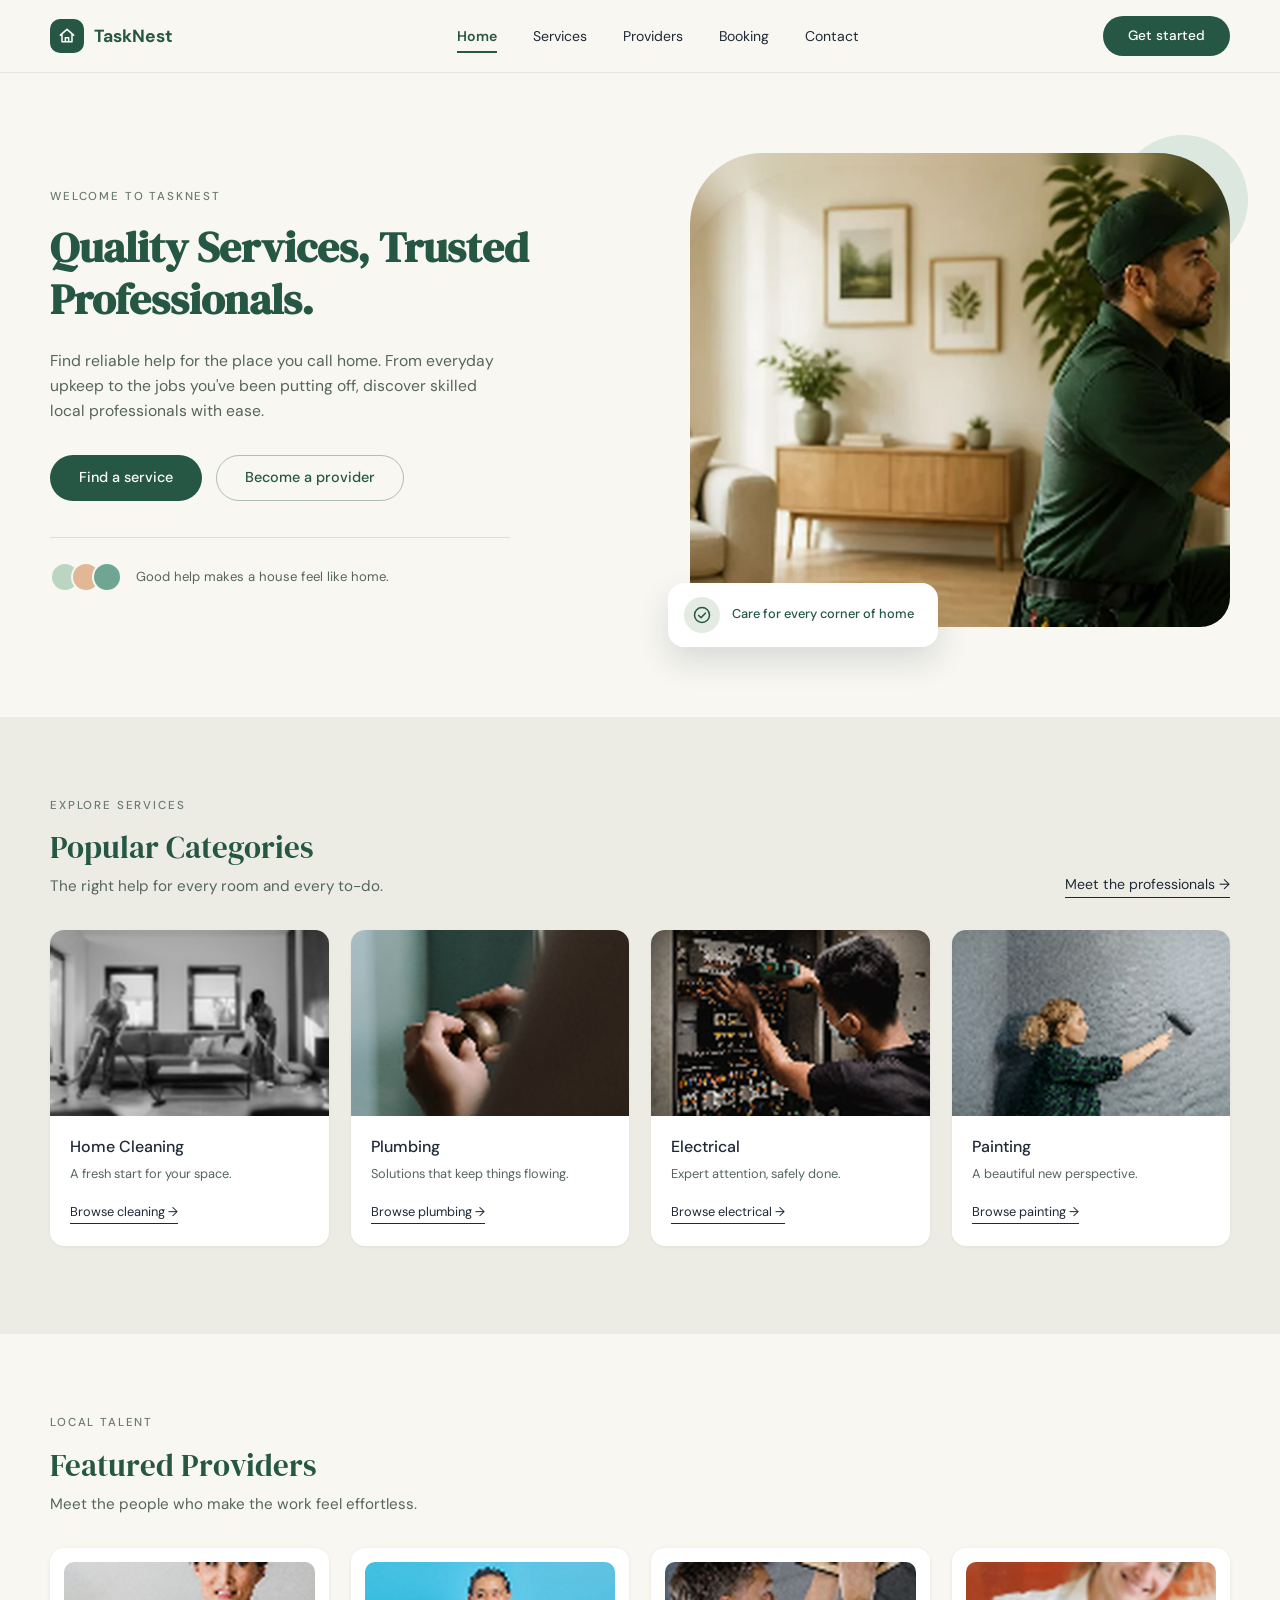
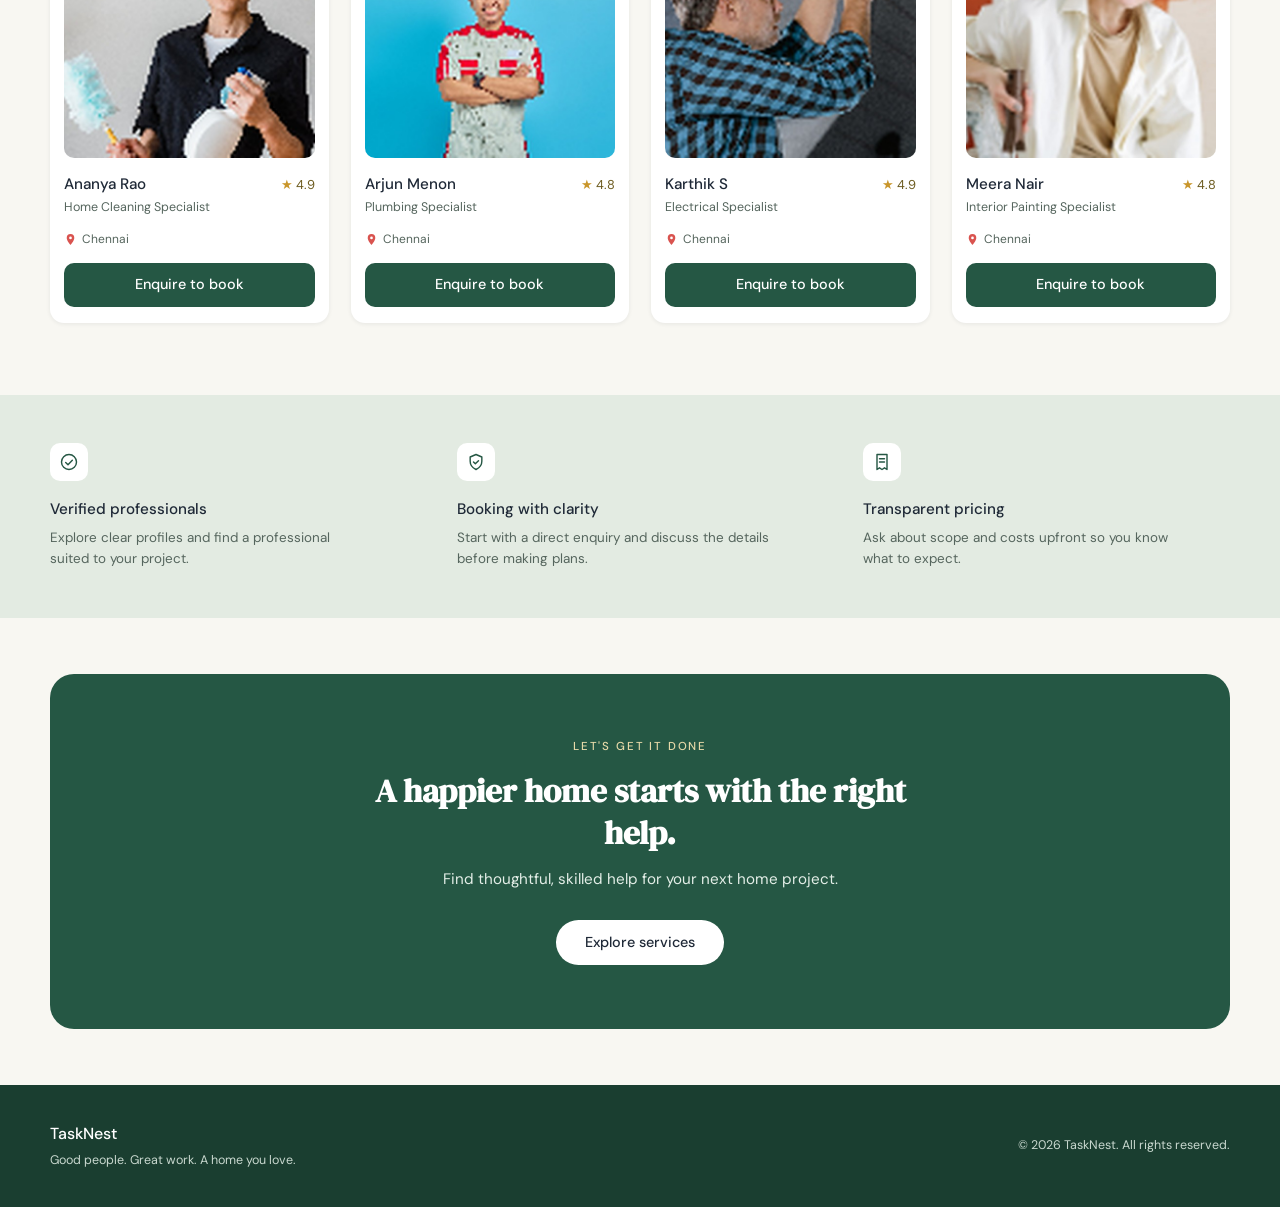
==== index.html @ 7530e778 "Add TaskNest homepage" ====
<!DOCTYPE html>
<html lang="en">
<head>
  <meta charset="UTF-8">
  <meta name="viewport" content="width=device-width, initial-scale=1.0">
  <meta name="description" content="TaskNest helps you find reliable, skilled local professionals for cleaning, plumbing, electrical work and painting.">
  <title>TaskNest | Quality Services, Trusted Professionals</title>
  <link rel="preconnect" href="https://fonts.googleapis.com">
  <link rel="preconnect" href="https://fonts.gstatic.com" crossorigin>
  <link href="https://fonts.googleapis.com/css2?family=DM+Sans:wght@400;500;600;700&family=DM+Serif+Display&display=swap" rel="stylesheet">
  <link rel="stylesheet" href="home.css">
</head>
<body>
  <a class="skip-link" href="#main-content">Skip to main content</a>

  <!-- NAVIGATION BAR -->
  <header class="site-header">
    <nav class="navbar" aria-label="Main navigation">
      <a class="logo" href="index.html" aria-label="TaskNest home">
        <span class="logo-mark" aria-hidden="true">
          <svg viewBox="0 0 24 24" focusable="false"><path d="M4 11 12 4l8 7M6 10v9h12v-9M10 19v-5h4v5"/></svg>
        </span>
        <span class="logo-text">TaskNest</span>
      </a>

      <button class="nav-toggle" id="nav-toggle" type="button"
              aria-expanded="false" aria-controls="nav-menu" aria-label="Open menu">
        <span class="nav-toggle-bar"></span>
        <span class="nav-toggle-bar"></span>
        <span class="nav-toggle-bar"></span>
      </button>

      <div class="nav-panel" id="nav-menu">
        <ul class="nav-links">
          <li><a href="index.html" class="nav-link active" aria-current="page">Home</a></li>
          <li><a href="services.html" class="nav-link">Services</a></li>
          <li><a href="providers.html" class="nav-link">Providers</a></li>
          <li><a href="booking.html" class="nav-link">Booking</a></li>
          <li><a href="contact.html" class="nav-link">Contact</a></li>
        </ul>
        <a class="btn btn-primary nav-cta" href="booking.html">Get started</a>
      </div>
    </nav>
  </header>

  <main id="main-content">

    <!-- HERO SECTION -->
    <section class="hero" aria-labelledby="hero-title">
      <div class="hero-inner">
        <div class="hero-content">
          <p class="eyebrow">Welcome to TaskNest</p>
          <h1 id="hero-title">Quality Services, Trusted Professionals.</h1>
          <p class="hero-text">Find reliable help for the place you call home. From everyday upkeep to the jobs you've been putting off, discover skilled local professionals with ease.</p>

          <div class="hero-actions">
            <a class="btn btn-primary" href="services.html">Find a service</a>
            <a class="btn btn-outline" href="contact.html">Become a provider</a>
          </div>

          <div class="hero-note">
            <span class="dots" aria-hidden="true">
              <span class="dot dot-1"></span>
              <span class="dot dot-2"></span>
              <span class="dot dot-3"></span>
            </span>
            <p>Good help makes a house feel like home.</p>
          </div>
        </div>

        <div class="hero-visual">
          <span class="hero-circle" aria-hidden="true"></span>
          <div class="photo-frame hero-photo" data-label="Add photo: images/hero.jpg">
            <img src="images/hero.jpg" data-photo
                 alt="A service professional in a green uniform working in a bright, tidy living room">
          </div>
          <div class="hero-badge">
            <span class="badge-icon" aria-hidden="true">
              <svg viewBox="0 0 24 24" focusable="false"><circle cx="12" cy="12" r="9"/><path d="m8 12.5 2.8 2.8L16 9.8"/></svg>
            </span>
            <p>Care for every corner of home</p>
          </div>
        </div>
      </div>
    </section>

    <!-- POPULAR CATEGORIES -->
    <section class="band" aria-labelledby="categories-title">
      <div class="container">
        <header class="section-header">
          <div>
            <p class="eyebrow">Explore services</p>
            <h2 id="categories-title">Popular Categories</h2>
            <p class="section-sub">The right help for every room and every to-do.</p>
          </div>
          <a class="text-link" href="providers.html">Meet the professionals <span aria-hidden="true">&rarr;</span></a>
        </header>

        <div class="category-grid">
          <article class="category-card">
            <div class="photo-frame card-photo" data-label="Add photo: images/cat-cleaning.jpg">
              <img src="images/cat-cleaning.jpg" data-photo alt="Two people cleaning a bright living room">
            </div>
            <div class="card-body">
              <h3>Home Cleaning</h3>
              <p>A fresh start for your space.</p>
              <a class="card-link" href="services.html?category=Cleaning" data-category="Cleaning">Browse cleaning <span aria-hidden="true">&rarr;</span></a>
            </div>
          </article>

          <article class="category-card">
            <div class="photo-frame card-photo" data-label="Add photo: images/cat-plumbing.jpg">
              <img src="images/cat-plumbing.jpg" data-photo alt="Hands adjusting a brass fitting">
            </div>
            <div class="card-body">
              <h3>Plumbing</h3>
              <p>Solutions that keep things flowing.</p>
              <a class="card-link" href="services.html?category=Plumbing" data-category="Plumbing">Browse plumbing <span aria-hidden="true">&rarr;</span></a>
            </div>
          </article>

          <article class="category-card">
            <div class="photo-frame card-photo" data-label="Add photo: images/cat-electrical.jpg">
              <img src="images/cat-electrical.jpg" data-photo alt="An electrician working on a fuse panel">
            </div>
            <div class="card-body">
              <h3>Electrical</h3>
              <p>Expert attention, safely done.</p>
              <a class="card-link" href="services.html?category=Electrical" data-category="Electrical">Browse electrical <span aria-hidden="true">&rarr;</span></a>
            </div>
          </article>

          <article class="category-card">
            <div class="photo-frame card-photo" data-label="Add photo: images/cat-painting.jpg">
              <img src="images/cat-painting.jpg" data-photo alt="A painter rolling paint onto a wall">
            </div>
            <div class="card-body">
              <h3>Painting</h3>
              <p>A beautiful new perspective.</p>
              <a class="card-link" href="services.html?category=Painting" data-category="Painting">Browse painting <span aria-hidden="true">&rarr;</span></a>
            </div>
          </article>
        </div>
      </div>
    </section>

    <!-- FEATURED SERVICE PROVIDERS -->
    <section class="providers" aria-labelledby="providers-title">
      <div class="container">
        <header class="section-header">
          <div>
            <p class="eyebrow">Local talent</p>
            <h2 id="providers-title">Featured Providers</h2>
            <p class="section-sub">Meet the people who make the work feel effortless.</p>
          </div>
        </header>

        <div class="provider-grid">
          <article class="provider-card">
            <div class="photo-frame provider-photo" data-label="Add photo: images/provider-ananya.jpg">
              <img src="images/provider-ananya.jpg" data-photo alt="Portrait of Ananya Rao holding a duster and spray bottle">
            </div>
            <div class="provider-top">
              <h3>Ananya Rao</h3>
              <p class="rating" aria-label="Rated 4.9 out of 5"><span class="star" aria-hidden="true">&#9733;</span> 4.9</p>
            </div>
            <p class="provider-role">Home Cleaning Specialist</p>
            <p class="provider-place">
              <svg viewBox="0 0 24 24" aria-hidden="true" focusable="false"><path d="M12 2a7 7 0 0 0-7 7c0 5 7 13 7 13s7-8 7-13a7 7 0 0 0-7-7zm0 9.5A2.5 2.5 0 1 1 12 6.5a2.5 2.5 0 0 1 0 5z"/></svg>
              Chennai
            </p>
            <a class="btn btn-primary btn-block" href="booking.html?provider=Ananya%20Rao">Enquire to book<span class="visually-hidden"> with Ananya Rao</span></a>
          </article>

          <article class="provider-card">
            <div class="photo-frame provider-photo" data-label="Add photo: images/provider-arjun.jpg">
              <img src="images/provider-arjun.jpg" data-photo alt="Portrait of Arjun Menon smiling with arms crossed">
            </div>
            <div class="provider-top">
              <h3>Arjun Menon</h3>
              <p class="rating" aria-label="Rated 4.8 out of 5"><span class="star" aria-hidden="true">&#9733;</span> 4.8</p>
            </div>
            <p class="provider-role">Plumbing Specialist</p>
            <p class="provider-place">
              <svg viewBox="0 0 24 24" aria-hidden="true" focusable="false"><path d="M12 2a7 7 0 0 0-7 7c0 5 7 13 7 13s7-8 7-13a7 7 0 0 0-7-7zm0 9.5A2.5 2.5 0 1 1 12 6.5a2.5 2.5 0 0 1 0 5z"/></svg>
              Chennai
            </p>
            <a class="btn btn-primary btn-block" href="booking.html?provider=Arjun%20Menon">Enquire to book<span class="visually-hidden"> with Arjun Menon</span></a>
          </article>

          <article class="provider-card">
            <div class="photo-frame provider-photo" data-label="Add photo: images/provider-karthik.jpg">
              <img src="images/provider-karthik.jpg" data-photo alt="Portrait of Karthik S working on an electrical fitting">
            </div>
            <div class="provider-top">
              <h3>Karthik S</h3>
              <p class="rating" aria-label="Rated 4.9 out of 5"><span class="star" aria-hidden="true">&#9733;</span> 4.9</p>
            </div>
            <p class="provider-role">Electrical Specialist</p>
            <p class="provider-place">
              <svg viewBox="0 0 24 24" aria-hidden="true" focusable="false"><path d="M12 2a7 7 0 0 0-7 7c0 5 7 13 7 13s7-8 7-13a7 7 0 0 0-7-7zm0 9.5A2.5 2.5 0 1 1 12 6.5a2.5 2.5 0 0 1 0 5z"/></svg>
              Chennai
            </p>
            <a class="btn btn-primary btn-block" href="booking.html?provider=Karthik%20S">Enquire to book<span class="visually-hidden"> with Karthik S</span></a>
          </article>

          <article class="provider-card">
            <div class="photo-frame provider-photo" data-label="Add photo: images/provider-meera.jpg">
              <img src="images/provider-meera.jpg" data-photo alt="Portrait of Meera Nair in a cream jacket">
            </div>
            <div class="provider-top">
              <h3>Meera Nair</h3>
              <p class="rating" aria-label="Rated 4.8 out of 5"><span class="star" aria-hidden="true">&#9733;</span> 4.8</p>
            </div>
            <p class="provider-role">Interior Painting Specialist</p>
            <p class="provider-place">
              <svg viewBox="0 0 24 24" aria-hidden="true" focusable="false"><path d="M12 2a7 7 0 0 0-7 7c0 5 7 13 7 13s7-8 7-13a7 7 0 0 0-7-7zm0 9.5A2.5 2.5 0 1 1 12 6.5a2.5 2.5 0 0 1 0 5z"/></svg>
              Chennai
            </p>
            <a class="btn btn-primary btn-block" href="booking.html?provider=Meera%20Nair">Enquire to book<span class="visually-hidden"> with Meera Nair</span></a>
          </article>
        </div>
      </div>
    </section>

    <!-- WHY TASKNEST -->
    <section class="features" aria-label="Why choose TaskNest">
      <ul class="features-list">
        <li class="feature">
          <span class="feature-icon" aria-hidden="true">
            <svg viewBox="0 0 24 24" focusable="false"><circle cx="12" cy="12" r="9"/><path d="m8 12.5 2.8 2.8L16 9.8"/></svg>
          </span>
          <h3>Verified professionals</h3>
          <p>Explore clear profiles and find a professional suited to your project.</p>
        </li>
        <li class="feature">
          <span class="feature-icon" aria-hidden="true">
            <svg viewBox="0 0 24 24" focusable="false"><path d="M12 3 5 6v5c0 4.5 3 8 7 10 4-2 7-5.5 7-10V6l-7-3z"/><path d="m9 12 2.2 2.2L15 10.4"/></svg>
          </span>
          <h3>Booking with clarity</h3>
          <p>Start with a direct enquiry and discuss the details before making plans.</p>
        </li>
        <li class="feature">
          <span class="feature-icon" aria-hidden="true">
            <svg viewBox="0 0 24 24" focusable="false"><path d="M6 3h12v18l-3-2-3 2-3-2-3 2V3z"/><path d="M9 8h6M9 12h6"/></svg>
          </span>
          <h3>Transparent pricing</h3>
          <p>Ask about scope and costs upfront so you know what to expect.</p>
        </li>
      </ul>
    </section>

    <!-- CALL TO ACTION -->
    <section class="cta-wrap" aria-labelledby="cta-title">
      <div class="cta">
        <p class="cta-eyebrow">Let's get it done</p>
        <h2 id="cta-title">A happier home starts with the right help.</h2>
        <p class="cta-text">Find thoughtful, skilled help for your next home project.</p>
        <a class="btn btn-light" href="services.html">Explore services</a>
      </div>
    </section>
  </main>

  <!-- FOOTER -->
  <footer class="site-footer">
    <div class="footer-inner">
      <div>
        <p class="footer-brand">TaskNest</p>
        <p class="footer-tagline">Good people. Great work. A home you love.</p>
      </div>
      <p class="footer-copy">&copy; 2026 TaskNest. All rights reserved.</p>
    </div>
  </footer>

  <script src="home.js"></script>
</body>
</html>
---- home.css ----
/* ==========================================================
   TaskNest - Home Page Styles
   Primary: #255744 | Headings: DM Serif Display | Body: DM Sans
   ========================================================== */

:root {
  --primary: #255744;
  --secondary: #4CA583;
  --accent: #87F9CC;
  --background: #F8F7F2;
  --card: #FFFFFF;
  --text: #1F2937;
  --text-muted: #64756D;
  --hover: #133427;

  --band: #ECECE4;          /* categories background */
  --band-green: #E3EBE2;    /* features background */
  --footer-bg: #1A3E30;     /* footer, slightly deeper than primary */
  --line: rgba(37, 87, 68, 0.14);
  --star: #C9962B;

  --font-heading: "DM Serif Display", Georgia, "Times New Roman", serif;
  --font-body: "DM Sans", "Segoe UI", Arial, sans-serif;

  --page-width: 1180px;
  --transition: 0.2s ease;
}

/* ---------- Reset & base ---------- */
*,
*::before,
*::after {
  box-sizing: border-box;
}

html {
  scroll-behavior: smooth;
}

body {
  margin: 0;
  min-height: 100vh;
  display: flex;
  flex-direction: column;
  font-family: var(--font-body);
  font-size: 1rem;
  line-height: 1.6;
  color: var(--text);
  background-color: var(--background);
}

main {
  flex: 1;
}

img,
svg {
  display: block;
  max-width: 100%;
}

h1, h2, h3, p, ul {
  margin: 0;
}

ul {
  padding: 0;
  list-style: none;
}

a {
  color: inherit;
  text-decoration: none;
}

button {
  font-family: inherit;
}

h1, h2 {
  font-family: var(--font-heading);
  font-weight: 400;
  color: var(--primary);
}

/* ---------- Accessibility helpers ---------- */
.visually-hidden {
  position: absolute;
  width: 1px;
  height: 1px;
  margin: -1px;
  padding: 0;
  overflow: hidden;
  clip: rect(0, 0, 0, 0);
  white-space: nowrap;
  border: 0;
}

.skip-link {
  position: absolute;
  top: -60px;
  left: 16px;
  z-index: 200;
  padding: 10px 18px;
  color: #fff;
  background: var(--primary);
  border-radius: 999px;
}

.skip-link:focus {
  top: 12px;
}

:focus-visible {
  outline: 3px solid var(--secondary);
  outline-offset: 3px;
}

/* ---------- Shared pieces ---------- */
.container {
  width: min(var(--page-width), 100% - 64px);
  margin-inline: auto;
}

.eyebrow {
  margin-bottom: 14px;
  font-size: 0.72rem;
  font-weight: 500;
  letter-spacing: 0.16em;
  text-transform: uppercase;
  color: #6B7A72;
}

.btn {
  display: inline-flex;
  align-items: center;
  justify-content: center;
  padding: 13px 28px;
  font-size: 0.9rem;
  font-weight: 500;
  line-height: 1.2;
  white-space: nowrap;
  border: 1px solid transparent;
  border-radius: 999px;
  cursor: pointer;
  transition: background-color var(--transition), color var(--transition),
              border-color var(--transition), transform var(--transition);
}

.btn:hover {
  transform: translateY(-1px);
}

.btn-primary {
  color: #fff;
  background-color: var(--primary);
}

.btn-primary:hover {
  background-color: var(--hover);
}

.btn-outline {
  color: var(--primary);
  background-color: transparent;
  border-color: rgba(37, 87, 68, 0.35);
}

.btn-outline:hover {
  color: #fff;
  background-color: var(--primary);
  border-color: var(--primary);
}

.btn-light {
  color: var(--text);
  background-color: #fff;
}

.btn-light:hover {
  background-color: #E4F4EC;
}

.btn-block {
  width: 100%;
  border-radius: 10px;
  padding: 12px 16px;
}

.section-header {
  display: flex;
  align-items: flex-end;
  justify-content: space-between;
  gap: 16px;
  margin-bottom: 32px;
}

.section-header h2 {
  font-size: clamp(1.6rem, 2.4vw, 2rem);
  line-height: 1.2;
}

.section-sub {
  margin-top: 8px;
  font-size: 0.95rem;
  color: #55655D;
}

.text-link {
  flex-shrink: 0;
  padding-bottom: 2px;
  font-size: 0.88rem;
  color: var(--text);
  border-bottom: 1px solid currentColor;
  transition: color var(--transition);
}

.text-link:hover {
  color: var(--primary);
}

/* ---------- Photo frames ---------- */
.photo-frame {
  position: relative;
  overflow: hidden;
  background: linear-gradient(135deg, #D5E5DB 0%, #EFE8D8 100%);
}

.photo-frame img {
  width: 100%;
  height: 100%;
  object-fit: cover;
}

/* Shown only when a photo file is missing */
.photo-missing img {
  display: none;
}

.photo-missing::after {
  content: attr(data-label);
  position: absolute;
  inset: 0;
  display: grid;
  place-items: center;
  padding: 12px;
  text-align: center;
  font-size: 0.75rem;
  color: var(--primary);
}

/* ---------- Navigation bar ---------- */
.site-header {
  position: sticky;
  top: 0;
  z-index: 100;
  background-color: var(--background);
  border-bottom: 1px solid rgba(37, 87, 68, 0.1);
}

.navbar {
  position: relative;
  display: flex;
  align-items: center;
  justify-content: space-between;
  width: min(var(--page-width), 100% - 64px);
  min-height: 72px;
  margin-inline: auto;
}

.logo {
  display: inline-flex;
  align-items: center;
  gap: 10px;
  font-size: 1.1rem;
  font-weight: 700;
  color: var(--primary);
}

.logo-mark {
  display: grid;
  place-items: center;
  width: 34px;
  height: 34px;
  background: var(--primary);
  border-radius: 10px;
}

.logo-mark svg {
  width: 20px;
  height: 20px;
  fill: none;
  stroke: #fff;
  stroke-width: 1.8;
  stroke-linecap: round;
  stroke-linejoin: round;
}

.nav-panel {
  display: flex;
  align-items: center;
  flex: 1;
  justify-content: space-between;
  margin-left: 40px;
}

.nav-links {
  display: flex;
  align-items: center;
  gap: 36px;
  margin-inline: auto;
}

.nav-link {
  padding: 6px 0;
  font-size: 0.88rem;
  color: var(--text);
  border-bottom: 2px solid transparent;
  transition: color var(--transition), border-color var(--transition);
}

.nav-link:hover {
  color: var(--primary);
}

.nav-link.active {
  font-weight: 600;
  color: var(--primary);
  border-bottom-color: var(--primary);
}

.nav-cta {
  padding: 11px 24px;
  font-size: 0.85rem;
}

.nav-toggle {
  display: none;
  flex-direction: column;
  justify-content: center;
  gap: 5px;
  width: 44px;
  height: 44px;
  padding: 10px;
  background: transparent;
  border: 0;
  border-radius: 10px;
  cursor: pointer;
}

.nav-toggle-bar {
  display: block;
  height: 2.5px;
  background-color: var(--primary);
  border-radius: 2px;
  transition: transform var(--transition), opacity var(--transition);
}

.nav-toggle[aria-expanded="true"] .nav-toggle-bar:nth-child(1) {
  transform: translateY(7.5px) rotate(45deg);
}

.nav-toggle[aria-expanded="true"] .nav-toggle-bar:nth-child(2) {
  opacity: 0;
}

.nav-toggle[aria-expanded="true"] .nav-toggle-bar:nth-child(3) {
  transform: translateY(-7.5px) rotate(-45deg);
}

/* ---------- Hero ---------- */
.hero {
  background-color: var(--background);
}

.hero-inner {
  display: grid;
  grid-template-columns: 1fr 1fr;
  align-items: center;
  gap: 64px;
  width: min(var(--page-width), 100% - 64px);
  margin-inline: auto;
  padding: 80px 0 90px;
}

.hero h1 {
  max-width: 480px;
  font-size: clamp(2rem, 3.4vw, 2.7rem);
  font-weight: 700;
  line-height: 1.22;
}

.hero-text {
  max-width: 460px;
  margin-top: 22px;
  font-size: 0.98rem;
  color: #55655D;
}

.hero-actions {
  display: flex;
  flex-wrap: wrap;
  gap: 14px;
  margin-top: 32px;
}

.hero-note {
  display: flex;
  align-items: center;
  gap: 14px;
  max-width: 460px;
  margin-top: 36px;
  padding-top: 24px;
  border-top: 1px solid var(--line);
}

.hero-note p {
  font-size: 0.82rem;
  color: #55655D;
}

.dots {
  display: flex;
}

.dot {
  width: 30px;
  height: 30px;
  border: 2px solid var(--background);
  border-radius: 50%;
}

.dot + .dot {
  margin-left: -9px;
}

.dot-1 { background: #BCD5C3; }
.dot-2 { background: #E2B795; }
.dot-3 { background: #6FA593; }

.hero-visual {
  position: relative;
  width: 100%;
  max-width: 540px;
  margin-left: auto;
}

.hero-circle {
  position: absolute;
  top: -18px;
  right: -18px;
  width: 130px;
  height: 130px;
  background: #DCE8DF;
  border-radius: 50%;
}

.hero-photo {
  position: relative;
  z-index: 1;
  aspect-ratio: 1.14 / 1;
  border-radius: 72px 72px 30px 30px;
}

.hero-badge {
  position: absolute;
  z-index: 2;
  left: -22px;
  bottom: -20px;
  display: flex;
  align-items: center;
  gap: 12px;
  padding: 14px 24px 14px 16px;
  background: var(--card);
  border-radius: 16px;
  box-shadow: 0 14px 32px rgba(31, 41, 55, 0.14);
}

.badge-icon {
  display: grid;
  place-items: center;
  width: 36px;
  height: 36px;
  background: #E3EBE2;
  border-radius: 50%;
}

.badge-icon svg {
  width: 20px;
  height: 20px;
  fill: none;
  stroke: var(--primary);
  stroke-width: 1.8;
  stroke-linecap: round;
  stroke-linejoin: round;
}

.hero-badge p {
  font-size: 0.8rem;
  font-weight: 500;
  color: var(--primary);
}

/* ---------- Popular categories ---------- */
.band {
  padding: 80px 0 88px;
  background-color: var(--band);
}

.category-grid {
  display: grid;
  grid-template-columns: repeat(4, 1fr);
  gap: 22px;
}

.category-card {
  position: relative;
  overflow: hidden;
  background: var(--card);
  border-radius: 14px;
  box-shadow: 0 1px 3px rgba(31, 41, 55, 0.06);
  transition: transform var(--transition), box-shadow var(--transition);
}

.category-card:hover {
  transform: translateY(-4px);
  box-shadow: 0 14px 28px rgba(37, 87, 68, 0.14);
}

.category-card:focus-within {
  outline: 3px solid var(--secondary);
  outline-offset: 3px;
}

.card-photo {
  aspect-ratio: 1.5 / 1;
}

.card-photo img {
  transition: transform 0.4s ease;
}

.category-card:hover .card-photo img {
  transform: scale(1.04);
}

.card-body {
  padding: 18px 20px 22px;
}

.card-body h3 {
  font-size: 1rem;
  font-weight: 500;
}

.card-body p {
  margin-top: 4px;
  font-size: 0.8rem;
  color: #55655D;
}

.card-link {
  display: inline-block;
  margin-top: 18px;
  padding-bottom: 1px;
  font-size: 0.8rem;
  border-bottom: 1px solid currentColor;
  transition: color var(--transition);
}

/* Makes the whole card clickable */
.card-link::after {
  content: "";
  position: absolute;
  inset: 0;
}

.card-link:focus-visible {
  outline: none;
}

.category-card:hover .card-link {
  color: var(--primary);
}

/* ---------- Featured providers ---------- */
.providers {
  padding: 80px 0 72px;
}

.provider-grid {
  display: grid;
  grid-template-columns: repeat(4, 1fr);
  gap: 22px;
}

.provider-card {
  padding: 14px 14px 16px;
  background: var(--card);
  border-radius: 14px;
  box-shadow: 0 1px 4px rgba(31, 41, 55, 0.08);
  transition: transform var(--transition), box-shadow var(--transition);
}

.provider-card:hover,
.provider-card:focus-within {
  transform: translateY(-4px);
  box-shadow: 0 14px 28px rgba(37, 87, 68, 0.14);
}

.provider-photo {
  aspect-ratio: 1.28 / 1;
  border-radius: 10px;
}

.provider-top {
  display: flex;
  align-items: baseline;
  justify-content: space-between;
  gap: 8px;
  margin-top: 14px;
}

.provider-top h3 {
  font-size: 0.95rem;
  font-weight: 500;
}

.rating {
  flex-shrink: 0;
  font-size: 0.8rem;
  color: #6B5A1E;
}

.star {
  color: var(--star);
}

.provider-role {
  margin-top: 2px;
  font-size: 0.78rem;
  color: #55655D;
}

.provider-place {
  display: flex;
  align-items: center;
  gap: 5px;
  margin: 12px 0 14px;
  font-size: 0.75rem;
  color: #55655D;
}

.provider-place svg {
  width: 13px;
  height: 13px;
  fill: #D9534F;
}

/* ---------- Features band ---------- */
.features {
  padding: 48px 0;
  background-color: var(--band-green);
}

.features-list {
  display: grid;
  grid-template-columns: repeat(3, 1fr);
  gap: 40px;
  width: min(var(--page-width), 100% - 64px);
  margin-inline: auto;
}

.feature-icon {
  display: grid;
  place-items: center;
  width: 38px;
  height: 38px;
  margin-bottom: 16px;
  background: #fff;
  border-radius: 10px;
}

.feature-icon svg {
  width: 20px;
  height: 20px;
  fill: none;
  stroke: var(--primary);
  stroke-width: 1.7;
  stroke-linecap: round;
  stroke-linejoin: round;
}

.feature h3 {
  font-size: 0.95rem;
  font-weight: 500;
}

.feature p {
  max-width: 320px;
  margin-top: 6px;
  font-size: 0.84rem;
  color: #55655D;
}

/* ---------- Call to action ---------- */
.cta-wrap {
  width: min(var(--page-width), 100% - 64px);
  margin: 56px auto;
}

.cta {
  padding: 64px 24px;
  text-align: center;
  background: var(--primary);
  border-radius: 24px;
}

.cta-eyebrow {
  margin-bottom: 14px;
  font-size: 0.72rem;
  font-weight: 500;
  letter-spacing: 0.16em;
  text-transform: uppercase;
  color: #E6D9A8;
}

.cta h2 {
  max-width: 560px;
  margin-inline: auto;
  font-size: clamp(1.6rem, 2.6vw, 2.1rem);
  font-weight: 700;
  line-height: 1.25;
  color: #fff;
}

.cta-text {
  margin: 14px 0 28px;
  font-size: 0.95rem;
  color: #E4EFE8;
}

/* ---------- Footer ---------- */
.site-footer {
  color: #fff;
  background-color: var(--footer-bg);
}

.footer-inner {
  display: flex;
  flex-wrap: wrap;
  align-items: center;
  justify-content: space-between;
  gap: 12px;
  width: min(var(--page-width), 100% - 64px);
  margin-inline: auto;
  padding: 36px 0;
}

.footer-brand {
  font-size: 1rem;
  font-weight: 500;
}

.footer-tagline {
  margin-top: 4px;
  font-size: 0.78rem;
  color: #C9D8CF;
}

.footer-copy {
  font-size: 0.78rem;
  color: #C9D8CF;
}

/* ---------- Tablet ---------- */
@media (max-width: 960px) {
  .hero-inner {
    grid-template-columns: 1fr;
    gap: 56px;
    padding: 56px 0 72px;
  }

  .hero-visual {
    margin: 0 auto;
  }

  .category-grid,
  .provider-grid {
    grid-template-columns: repeat(2, 1fr);
  }

  .features-list {
    grid-template-columns: 1fr;
    gap: 28px;
  }
}

/* ---------- Mobile ---------- */
@media (max-width: 760px) {
  .nav-toggle {
    display: flex;
  }

  .nav-panel {
    position: absolute;
    top: 100%;
    left: -32px;
    right: -32px;
    display: none;
    flex-direction: column;
    align-items: stretch;
    gap: 16px;
    margin: 0;
    padding: 12px 32px 24px;
    background: var(--background);
    border-bottom: 1px solid var(--line);
    box-shadow: 0 14px 24px rgba(31, 41, 55, 0.1);
  }

  .nav-panel.open {
    display: flex;
  }

  .nav-links {
    flex-direction: column;
    align-items: flex-start;
    gap: 4px;
    margin: 0;
  }

  .nav-link {
    display: block;
    padding: 10px 0;
  }

  .nav-cta {
    align-self: flex-start;
  }

  .section-header {
    flex-direction: column;
    align-items: flex-start;
  }

  .band,
  .providers {
    padding: 56px 0;
  }

  .cta {
    padding: 48px 20px;
  }

  .footer-inner {
    flex-direction: column;
    align-items: flex-start;
  }

  .hero-badge {
    left: 0;
  }
}

@media (max-width: 520px) {
  .category-grid,
  .provider-grid {
    grid-template-columns: 1fr;
  }

  .hero-photo {
    border-radius: 56px 56px 24px 24px;
  }
}

/* ---------- Respect reduced motion ---------- */
@media (prefers-reduced-motion: reduce) {
  * {
    transition: none !important;
    scroll-behavior: auto !important;
  }

  .category-card:hover,
  .provider-card:hover,
  .btn:hover {
    transform: none;
  }

  .category-card:hover .card-photo img {
    transform: none;
  }
}
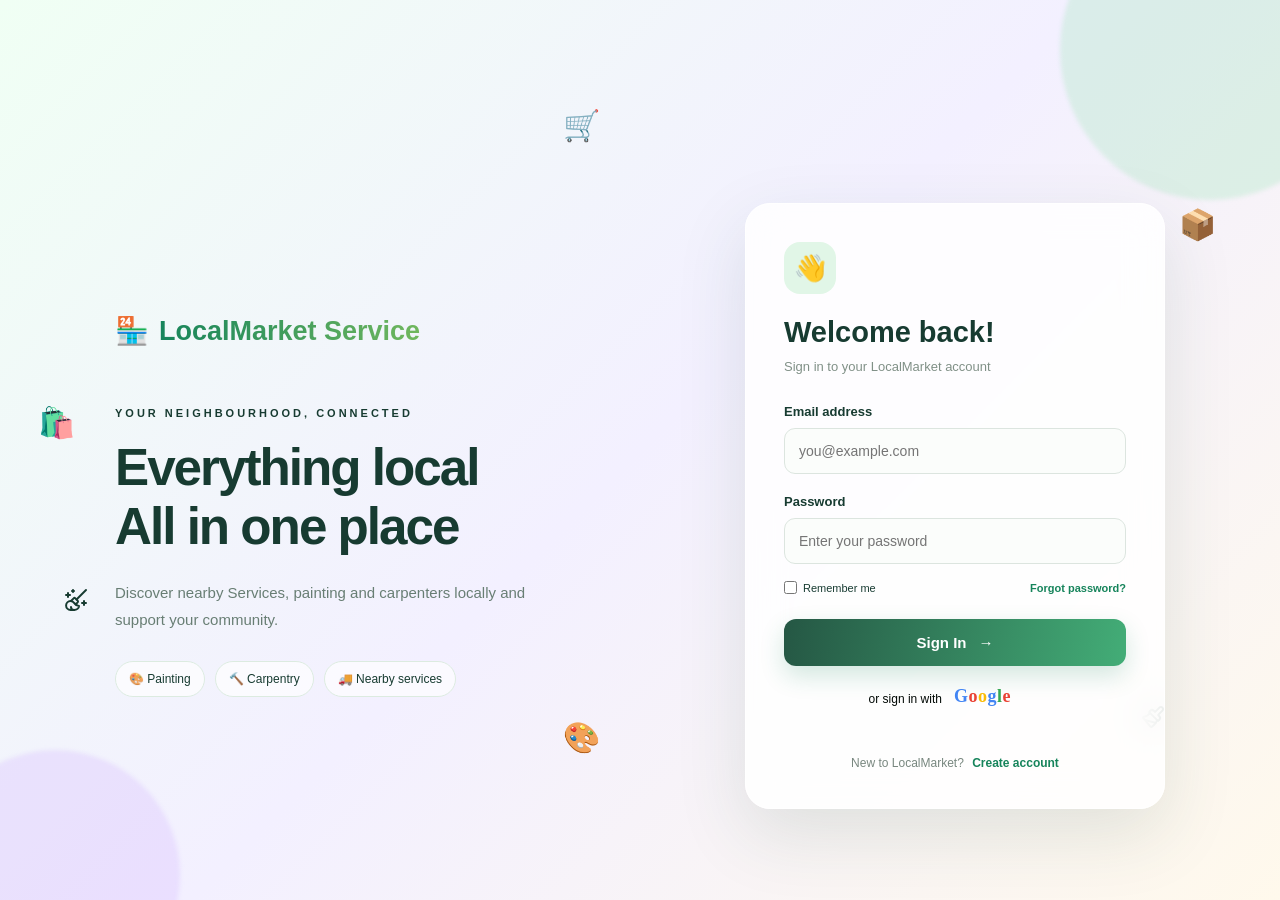
==== commit 1e80baac: "Add files via upload" ====
--- a/index.html
+++ b/index.html
@@ -1,277 +1,92 @@
-<!DOCTYPE html>
-<html lang="en">
-<head>
-  <meta charset="UTF-8">
-  <meta name="viewport" content="width=device-width, initial-scale=1.0">
-  <meta name="description" content="TaskNest helps you find reliable, skilled local professionals for cleaning, plumbing, electrical work and painting.">
-  <title>TaskNest | Quality Services, Trusted Professionals</title>
-  <link rel="preconnect" href="https://fonts.googleapis.com">
-  <link rel="preconnect" href="https://fonts.gstatic.com" crossorigin>
-  <link href="https://fonts.googleapis.com/css2?family=DM+Sans:wght@400;500;600;700&family=DM+Serif+Display&display=swap" rel="stylesheet">
-  <link rel="stylesheet" href="home.css">
-</head>
-<body>
-  <a class="skip-link" href="#main-content">Skip to main content</a>
-
-  <!-- NAVIGATION BAR -->
-  <header class="site-header">
-    <nav class="navbar" aria-label="Main navigation">
-      <a class="logo" href="index.html" aria-label="TaskNest home">
-        <span class="logo-mark" aria-hidden="true">
-          <svg viewBox="0 0 24 24" focusable="false"><path d="M4 11 12 4l8 7M6 10v9h12v-9M10 19v-5h4v5"/></svg>
-        </span>
-        <span class="logo-text">TaskNest</span>
-      </a>
-
-      <button class="nav-toggle" id="nav-toggle" type="button"
-              aria-expanded="false" aria-controls="nav-menu" aria-label="Open menu">
-        <span class="nav-toggle-bar"></span>
-        <span class="nav-toggle-bar"></span>
-        <span class="nav-toggle-bar"></span>
-      </button>
-
-      <div class="nav-panel" id="nav-menu">
-        <ul class="nav-links">
-          <li><a href="index.html" class="nav-link active" aria-current="page">Home</a></li>
-          <li><a href="services.html" class="nav-link">Services</a></li>
-          <li><a href="providers.html" class="nav-link">Providers</a></li>
-          <li><a href="booking.html" class="nav-link">Booking</a></li>
-          <li><a href="contact.html" class="nav-link">Contact</a></li>
-        </ul>
-        <a class="btn btn-primary nav-cta" href="booking.html">Get started</a>
-      </div>
-    </nav>
-  </header>
-
-  <main id="main-content">
-
-    <!-- HERO SECTION -->
-    <section class="hero" aria-labelledby="hero-title">
-      <div class="hero-inner">
-        <div class="hero-content">
-          <p class="eyebrow">Welcome to TaskNest</p>
-          <h1 id="hero-title">Quality Services, Trusted Professionals.</h1>
-          <p class="hero-text">Find reliable help for the place you call home. From everyday upkeep to the jobs you've been putting off, discover skilled local professionals with ease.</p>
-
-          <div class="hero-actions">
-            <a class="btn btn-primary" href="services.html">Find a service</a>
-            <a class="btn btn-outline" href="contact.html">Become a provider</a>
-          </div>
-
-          <div class="hero-note">
-            <span class="dots" aria-hidden="true">
-              <span class="dot dot-1"></span>
-              <span class="dot dot-2"></span>
-              <span class="dot dot-3"></span>
-            </span>
-            <p>Good help makes a house feel like home.</p>
-          </div>
-        </div>
-
-        <div class="hero-visual">
-          <span class="hero-circle" aria-hidden="true"></span>
-          <div class="photo-frame hero-photo" data-label="Add photo: images/hero.jpg">
-            <img src="images/hero.jpg" data-photo
-                 alt="A service professional in a green uniform working in a bright, tidy living room">
-          </div>
-          <div class="hero-badge">
-            <span class="badge-icon" aria-hidden="true">
-              <svg viewBox="0 0 24 24" focusable="false"><circle cx="12" cy="12" r="9"/><path d="m8 12.5 2.8 2.8L16 9.8"/></svg>
-            </span>
-            <p>Care for every corner of home</p>
-          </div>
-        </div>
-      </div>
-    </section>
-
-    <!-- POPULAR CATEGORIES -->
-    <section class="band" aria-labelledby="categories-title">
-      <div class="container">
-        <header class="section-header">
-          <div>
-            <p class="eyebrow">Explore services</p>
-            <h2 id="categories-title">Popular Categories</h2>
-            <p class="section-sub">The right help for every room and every to-do.</p>
-          </div>
-          <a class="text-link" href="providers.html">Meet the professionals <span aria-hidden="true">&rarr;</span></a>
-        </header>
-
-        <div class="category-grid">
-          <article class="category-card">
-            <div class="photo-frame card-photo" data-label="Add photo: images/cat-cleaning.jpg">
-              <img src="images/cat-cleaning.jpg" data-photo alt="Two people cleaning a bright living room">
-            </div>
-            <div class="card-body">
-              <h3>Home Cleaning</h3>
-              <p>A fresh start for your space.</p>
-              <a class="card-link" href="services.html?category=Cleaning" data-category="Cleaning">Browse cleaning <span aria-hidden="true">&rarr;</span></a>
-            </div>
-          </article>
-
-          <article class="category-card">
-            <div class="photo-frame card-photo" data-label="Add photo: images/cat-plumbing.jpg">
-              <img src="images/cat-plumbing.jpg" data-photo alt="Hands adjusting a brass fitting">
-            </div>
-            <div class="card-body">
-              <h3>Plumbing</h3>
-              <p>Solutions that keep things flowing.</p>
-              <a class="card-link" href="services.html?category=Plumbing" data-category="Plumbing">Browse plumbing <span aria-hidden="true">&rarr;</span></a>
-            </div>
-          </article>
-
-          <article class="category-card">
-            <div class="photo-frame card-photo" data-label="Add photo: images/cat-electrical.jpg">
-              <img src="images/cat-electrical.jpg" data-photo alt="An electrician working on a fuse panel">
-            </div>
-            <div class="card-body">
-              <h3>Electrical</h3>
-              <p>Expert attention, safely done.</p>
-              <a class="card-link" href="services.html?category=Electrical" data-category="Electrical">Browse electrical <span aria-hidden="true">&rarr;</span></a>
-            </div>
-          </article>
-
-          <article class="category-card">
-            <div class="photo-frame card-photo" data-label="Add photo: images/cat-painting.jpg">
-              <img src="images/cat-painting.jpg" data-photo alt="A painter rolling paint onto a wall">
-            </div>
-            <div class="card-body">
-              <h3>Painting</h3>
-              <p>A beautiful new perspective.</p>
-              <a class="card-link" href="services.html?category=Painting" data-category="Painting">Browse painting <span aria-hidden="true">&rarr;</span></a>
-            </div>
-          </article>
-        </div>
-      </div>
-    </section>
-
-    <!-- FEATURED SERVICE PROVIDERS -->
-    <section class="providers" aria-labelledby="providers-title">
-      <div class="container">
-        <header class="section-header">
-          <div>
-            <p class="eyebrow">Local talent</p>
-            <h2 id="providers-title">Featured Providers</h2>
-            <p class="section-sub">Meet the people who make the work feel effortless.</p>
-          </div>
-        </header>
-
-        <div class="provider-grid">
-          <article class="provider-card">
-            <div class="photo-frame provider-photo" data-label="Add photo: images/provider-ananya.jpg">
-              <img src="images/provider-ananya.jpg" data-photo alt="Portrait of Ananya Rao holding a duster and spray bottle">
-            </div>
-            <div class="provider-top">
-              <h3>Ananya Rao</h3>
-              <p class="rating" aria-label="Rated 4.9 out of 5"><span class="star" aria-hidden="true">&#9733;</span> 4.9</p>
-            </div>
-            <p class="provider-role">Home Cleaning Specialist</p>
-            <p class="provider-place">
-              <svg viewBox="0 0 24 24" aria-hidden="true" focusable="false"><path d="M12 2a7 7 0 0 0-7 7c0 5 7 13 7 13s7-8 7-13a7 7 0 0 0-7-7zm0 9.5A2.5 2.5 0 1 1 12 6.5a2.5 2.5 0 0 1 0 5z"/></svg>
-              Chennai
-            </p>
-            <a class="btn btn-primary btn-block" href="booking.html?provider=Ananya%20Rao">Enquire to book<span class="visually-hidden"> with Ananya Rao</span></a>
-          </article>
-
-          <article class="provider-card">
-            <div class="photo-frame provider-photo" data-label="Add photo: images/provider-arjun.jpg">
-              <img src="images/provider-arjun.jpg" data-photo alt="Portrait of Arjun Menon smiling with arms crossed">
-            </div>
-            <div class="provider-top">
-              <h3>Arjun Menon</h3>
-              <p class="rating" aria-label="Rated 4.8 out of 5"><span class="star" aria-hidden="true">&#9733;</span> 4.8</p>
-            </div>
-            <p class="provider-role">Plumbing Specialist</p>
-            <p class="provider-place">
-              <svg viewBox="0 0 24 24" aria-hidden="true" focusable="false"><path d="M12 2a7 7 0 0 0-7 7c0 5 7 13 7 13s7-8 7-13a7 7 0 0 0-7-7zm0 9.5A2.5 2.5 0 1 1 12 6.5a2.5 2.5 0 0 1 0 5z"/></svg>
-              Chennai
-            </p>
-            <a class="btn btn-primary btn-block" href="booking.html?provider=Arjun%20Menon">Enquire to book<span class="visually-hidden"> with Arjun Menon</span></a>
-          </article>
-
-          <article class="provider-card">
-            <div class="photo-frame provider-photo" data-label="Add photo: images/provider-karthik.jpg">
-              <img src="images/provider-karthik.jpg" data-photo alt="Portrait of Karthik S working on an electrical fitting">
-            </div>
-            <div class="provider-top">
-              <h3>Karthik S</h3>
-              <p class="rating" aria-label="Rated 4.9 out of 5"><span class="star" aria-hidden="true">&#9733;</span> 4.9</p>
-            </div>
-            <p class="provider-role">Electrical Specialist</p>
-            <p class="provider-place">
-              <svg viewBox="0 0 24 24" aria-hidden="true" focusable="false"><path d="M12 2a7 7 0 0 0-7 7c0 5 7 13 7 13s7-8 7-13a7 7 0 0 0-7-7zm0 9.5A2.5 2.5 0 1 1 12 6.5a2.5 2.5 0 0 1 0 5z"/></svg>
-              Chennai
-            </p>
-            <a class="btn btn-primary btn-block" href="booking.html?provider=Karthik%20S">Enquire to book<span class="visually-hidden"> with Karthik S</span></a>
-          </article>
-
-          <article class="provider-card">
-            <div class="photo-frame provider-photo" data-label="Add photo: images/provider-meera.jpg">
-              <img src="images/provider-meera.jpg" data-photo alt="Portrait of Meera Nair in a cream jacket">
-            </div>
-            <div class="provider-top">
-              <h3>Meera Nair</h3>
-              <p class="rating" aria-label="Rated 4.8 out of 5"><span class="star" aria-hidden="true">&#9733;</span> 4.8</p>
-            </div>
-            <p class="provider-role">Interior Painting Specialist</p>
-            <p class="provider-place">
-              <svg viewBox="0 0 24 24" aria-hidden="true" focusable="false"><path d="M12 2a7 7 0 0 0-7 7c0 5 7 13 7 13s7-8 7-13a7 7 0 0 0-7-7zm0 9.5A2.5 2.5 0 1 1 12 6.5a2.5 2.5 0 0 1 0 5z"/></svg>
-              Chennai
-            </p>
-            <a class="btn btn-primary btn-block" href="booking.html?provider=Meera%20Nair">Enquire to book<span class="visually-hidden"> with Meera Nair</span></a>
-          </article>
-        </div>
-      </div>
-    </section>
-
-    <!-- WHY TASKNEST -->
-    <section class="features" aria-label="Why choose TaskNest">
-      <ul class="features-list">
-        <li class="feature">
-          <span class="feature-icon" aria-hidden="true">
-            <svg viewBox="0 0 24 24" focusable="false"><circle cx="12" cy="12" r="9"/><path d="m8 12.5 2.8 2.8L16 9.8"/></svg>
-          </span>
-          <h3>Verified professionals</h3>
-          <p>Explore clear profiles and find a professional suited to your project.</p>
-        </li>
-        <li class="feature">
-          <span class="feature-icon" aria-hidden="true">
-            <svg viewBox="0 0 24 24" focusable="false"><path d="M12 3 5 6v5c0 4.5 3 8 7 10 4-2 7-5.5 7-10V6l-7-3z"/><path d="m9 12 2.2 2.2L15 10.4"/></svg>
-          </span>
-          <h3>Booking with clarity</h3>
-          <p>Start with a direct enquiry and discuss the details before making plans.</p>
-        </li>
-        <li class="feature">
-          <span class="feature-icon" aria-hidden="true">
-            <svg viewBox="0 0 24 24" focusable="false"><path d="M6 3h12v18l-3-2-3 2-3-2-3 2V3z"/><path d="M9 8h6M9 12h6"/></svg>
-          </span>
-          <h3>Transparent pricing</h3>
-          <p>Ask about scope and costs upfront so you know what to expect.</p>
-        </li>
-      </ul>
-    </section>
-
-    <!-- CALL TO ACTION -->
-    <section class="cta-wrap" aria-labelledby="cta-title">
-      <div class="cta">
-        <p class="cta-eyebrow">Let's get it done</p>
-        <h2 id="cta-title">A happier home starts with the right help.</h2>
-        <p class="cta-text">Find thoughtful, skilled help for your next home project.</p>
-        <a class="btn btn-light" href="services.html">Explore services</a>
-      </div>
-    </section>
-  </main>
-
-  <!-- FOOTER -->
-  <footer class="site-footer">
-    <div class="footer-inner">
-      <div>
-        <p class="footer-brand">TaskNest</p>
-        <p class="footer-tagline">Good people. Great work. A home you love.</p>
-      </div>
-      <p class="footer-copy">&copy; 2026 TaskNest. All rights reserved.</p>
-    </div>
-  </footer>
-
-  <script src="home.js"></script>
-</body>
+<!DOCTYPE html>
+<html lang="en">
+<head>
+  <meta charset="UTF-8">
+  <meta name="viewport" content="width=device-width, initial-scale=1.0">
+  <title>Local Market Login</title>
+  <link rel="stylesheet" href="style.css">
+</head>
+<body>
+  <div class="orb orb-one"></div>
+  <div class="orb orb-two"></div>
+
+  <div class="floating-icons" aria-hidden="true">
+    <span class="float f1">🛒</span>
+    <span class="float f2"><svg xmlns="http://www.w3.org/2000/svg" width="24" height="24" viewBox="0 0 24 24" fill="none" stroke="currentColor" stroke-width="2" stroke-linecap="round" stroke-linejoin="round" class="lucide lucide-mop-sparkles preview-icon"><path d="M10 22a3 3 0 01-3-3"/><path d="M10 22c2.761 0 5-1.79 5-4-4.42 0-4.08-5-8.5-5a4.501 4.501 0 000 9z"/><path d="M10 3H8"/><path d="M12.5 11.5 22 2"/><path d="M20 13v4"/><path d="M22 15h-4"/><path d="M4 5v4"/><path d="M6 7H2"/><path d="m6.98 13.02 2.665-2.664a1.21 1.21 0 011.71 0l2.29 2.288a1.21 1.21 0 010 1.712l-2.088 2.087"/><path d="M9 2v2"/></svg></span>
+    <span class="float f3">&#127912;</span>
+    <span class="float f4">📦</span>
+    <span class="float f5"><svg xmlns="http://www.w3.org/2000/svg" width="24" height="24" viewBox="0 0 24 24" fill="none" stroke="currentColor" stroke-width="2" stroke-linecap="round" stroke-linejoin="round" class="lucide lucide-paintbrush preview-icon"><path d="m14.622 17.897-10.68-2.913"/><path d="M18.376 2.622a1 1 0 1 1 3.002 3.002L17.36 9.643a.5.5 0 0 0 0 .707l.944.944a2.41 2.41 0 0 1 0 3.408l-.944.944a.5.5 0 0 1-.707 0L8.354 7.348a.5.5 0 0 1 0-.707l.944-.944a2.41 2.41 0 0 1 3.408 0l.944.944a.5.5 0 0 0 .707 0z"/><path d="M9 8c-1.804 2.71-3.97 3.46-6.583 3.948a.507.507 0 0 0-.302.819l7.32 8.883a1 1 0 0 0 1.185.204C12.735 20.405 16 16.792 16 15"/></svg></span>
+    <span class="float f6">🛍️</span>
+  </div>
+
+  <main class="container">
+    <section class="welcome">
+      <div class="brand">🏪 <span>LocalMarket Service </span></div>
+      <p class="eyebrow">YOUR NEIGHBOURHOOD, CONNECTED</p>
+      <h1>Everything local<br>
+        <span>All in one place</span>
+      </h1>
+      <p class="description">
+        Discover nearby Services, painting and carpenters 
+           locally and support your community.
+      </p>
+      <div class="features">
+        <span> &#127912; Painting</span>
+        <span> &#128296; Carpentry</span>
+        <span>🚚 Nearby services</span>
+      </div>
+    </section>
+
+    <section class="login-card">
+      <div class="card-icon">👋</div>
+      <h2>Welcome back!</h2>
+      <p class="subtitle">Sign in to your LocalMarket account</p>
+
+      <form id="loginForm">
+        <label for="email">Email address</label>
+        <input id="email" type="email"
+          placeholder="you@example.com" required>
+
+        <label for="password">Password</label>
+        <input id="password" type="password"
+          placeholder="Enter your password" required minlength="6">
+
+        <div class="options">
+          <label class="remember">
+            <input type="checkbox"> Remember me
+          </label>
+          <a href="#" id="forgot">Forgot password?</a>
+        </div>
+
+        <button type="submit" class="login-btn">
+          <span>Sign In</span>
+          <span class="arrow">→</span>
+        </button>
+    
+
+       <div class="social-divider">
+            <span class="divider-text"> or sign in with</span>  
+
+                <p>
+                    <span class="g1">G</span>
+                    <span class="g2">o</span>
+                    <span class="g3">o</span>
+                    <span class="g4">g</span>
+                    <span class="g5">l</span>
+                    <span class="g6">e</span>
+                    </p>
+                    
+       </div>
+
+        <p id="message" role="status"></p>
+      </form>
+
+      <p class="signup">
+        New to LocalMarket? <a href="#" id="signup">Create account</a>
+      </p>
+    </section>
+  </main>
+
+  <script src="script.js"></script>
+</body>
 </html>
--- a/style.css
+++ b/style.css
@@ -0,0 +1,395 @@
+* {
+  margin: 0;
+  padding: 0;
+  box-sizing: border-box;
+}
+
+:root {
+  --green: #16845b;
+  --dark: #173b31;
+  --cream: #fbfff9;
+}
+
+body {
+  min-height: 100vh;
+  font-family: "Segoe UI", Arial, sans-serif;
+  background: linear-gradient(135deg, #f0fff4, #f3f0ff, #fff9ec);
+  color: var(--dark);
+  overflow-x: hidden;
+  display: grid;
+  place-items: center;
+  padding: 35px 20px;
+  position: relative;
+}
+
+.container {
+  width: min(1050px, 100%);
+  display: grid;
+  grid-template-columns: 1fr 420px;
+  gap: 65px;
+  align-items: center;
+  position: relative;
+  z-index: 2;
+}
+
+.welcome {
+  animation: slideIn 1s ease both;
+}
+
+.brand {
+  display: flex;
+  align-items: center;
+  gap: 10px;
+  font-size: 27px;
+  font-weight: 800;
+  margin-bottom: 60px;
+}
+
+.brand span {
+  background: linear-gradient(90deg, #16845b, #70b75e);
+  -webkit-background-clip: text;
+  color: transparent;
+}
+
+.eyebrow {
+  color: var(--red);
+  letter-spacing: 3px;
+  font-size: 11px;
+  font-weight: 700;
+  margin-bottom: 20px;
+}
+
+h1 {
+  font-size: clamp(36px, 4vw, 54px);
+  line-height: 1.15;
+  letter-spacing: -2px;
+  margin-bottom: 22px;
+}
+
+h1 span {
+  color: var(--#255744);
+}
+
+.description {
+  max-width: 430px;
+  color: #687e74;
+  line-height: 1.8;
+  font-size: 15px;
+}
+
+.features {
+  display: flex;
+  flex-wrap: wrap;
+  gap: 10px;
+  margin-top: 28px;
+}
+
+.features span {
+  padding: 10px 13px;
+  background: #ffffffa8;
+  border: 1px solid #dcebe0;
+  border-radius: 30px;
+  font-size: 12px;
+  transition: transform .3s, box-shadow .3s;
+}
+
+.features span:hover {
+  transform: translateY(-5px);
+  box-shadow: 0 8px 20px #16845b20;
+}
+
+.login-card {
+  background: #ffffffd9;
+  backdrop-filter: blur(18px);
+  border: 1px solid #ffffff;
+  border-radius: 25px;
+  padding: 38px;
+  box-shadow: 0 25px 70px #285b4220;
+  animation: cardEnter .9s .15s ease both;
+}
+
+.card-icon {
+  width: 52px;
+  height: 52px;
+  border-radius: 16px;
+  background: #e1f6e7;
+  display: grid;
+  place-items: center;
+  font-size: 26px;
+  margin-bottom: 22px;
+  animation: wave 3s ease-in-out infinite;
+}
+
+h2 {
+  font-size: 29px;
+  margin-bottom: 10px;
+}
+
+.subtitle {
+  font-size: 13px;
+  color: #809087;
+  margin-bottom: 30px;
+}
+
+form > label {
+  display: block;
+  font-size: 13px;
+  font-weight: 600;
+  margin: 20px 0 9px;
+}
+
+form > input {
+  width: 100%;
+  padding: 14px;
+  border: 1px solid #dce5df;
+  border-radius: 11px;
+  outline: none;
+  background: #fbfdfb;
+  font-size: 14px;
+  transition: border-color .3s, box-shadow .3s,
+              transform .3s;
+}
+
+form > input:focus {
+  border-color: var(--green);
+  box-shadow: 0 0 0 4px #16845b17;
+  transform: translateY(-2px);
+}
+
+.options {
+  display: flex;
+  justify-content: space-between;
+  align-items: center;
+  gap: 8px;
+  margin: 17px 0 25px;
+  font-size: 11px;
+}
+
+.remember {
+  display: flex;
+  align-items: center;
+  gap: 6px;
+}
+
+a {
+  color: var(--green);
+  text-decoration: none;
+  font-weight: 600;
+}
+
+a:hover {
+  text-decoration: underline;
+}
+
+.login-btn {
+  width: 100%;
+  border: 0;
+  padding: 15px;
+  border-radius: 12px;
+  color: white;
+  font-size: 15px;
+  font-weight: 700;
+  background: linear-gradient(100deg, #255744, #43ad77);
+  cursor: pointer;
+  display: flex;
+  justify-content: center;
+  align-items: center;
+  gap: 12px;
+  box-shadow: 0 10px 25px #16845b30;
+  transition: transform .3s, box-shadow .3s;
+}
+
+.login-btn:hover {
+  transform: translateY(-3px);
+  box-shadow: 0 15px 30px #16845b45;
+}
+
+.login-btn:active {
+  transform: scale(.97);
+}
+
+.arrow {
+  transition: transform .3s;
+}
+
+.login-btn:hover .arrow {
+  transform: translateX(6px);
+}
+
+.social-divider {
+  display: flex;
+  align-items: center;
+  justify-content: center;
+  gap: 1px;
+  font-size: 12px;
+  color: #000905;
+ width: 100%;
+  margin-top: 20px;
+
+}
+
+.divider-text {
+  display:flex;
+  height: 10px;
+  margin-top: 0px;
+  white-space: nowrap;
+  font-size: 12px;
+  color: light green ;
+  transform: translateX(-30%);
+  
+}
+
+.social-divider p {
+   margin: 0;
+   font-size: 18px;
+   font-weight: 600;
+   letter-spacing: -2px;
+   font-family: product sans;
+   transform: translateX(-20%);
+  
+ 
+}
+
+.g1 , .g4 {
+    color: #4285F4;
+}
+
+.g2 , .g6 {
+    color: #EA4335;
+}
+
+.g3 {
+    color: #FBBC05;
+}
+
+.g5 {
+    color: #34A853;
+}
+#message {
+  margin-top: 14px;
+  font-size: 12px;
+  color: var(--green);
+  text-align: center;
+  min-height: 15px;
+}
+
+.signup {
+  text-align: center;
+  margin-top: 20px;
+  font-size: 12px;
+  color: #78877f;
+}
+
+.signup a {
+  margin-left: 5px;
+}
+
+
+
+.orb {
+  position: fixed;
+  border-radius: 50%;
+  filter: blur(2px);
+  pointer-events: none;
+  animation: drift 9s ease-in-out infinite alternate;
+}
+
+.orb-one {
+  width: 300px;
+  height: 300px;
+  background: #a7e8bf55;
+  top: -100px;
+  right: -80px;
+}
+
+.orb-two {
+  width: 250px;
+  height: 250px;
+  background: #d4baff50;
+  bottom: -100px;
+  left: -70px;
+  animation-delay: -4s;
+}
+
+.float {
+  position: fixed;
+  z-index: 1;
+  font-size: 30px;
+  animation: floatUp 5s ease-in-out infinite;
+  pointer-events: none;
+}
+
+.f1 { top: 12%; left: 44%; }
+.f2 { top: 65%; left: 5%; animation-delay: -1s; }
+.f3 { top: 80%; left: 44%; animation-delay: -2s; }
+.f4 { top: 23%; right: 5%; animation-delay: -3s; }
+.f5 { top: 78%; right: 9%; animation-delay: -1.5s; }
+.f6 { top: 45%; left: 3%; animation-delay: -2.5s; }
+
+@keyframes slideIn {
+  from { opacity: 0; transform: translateX(-35px); }
+  to { opacity: 1; transform: translateX(0); }
+}
+
+@keyframes cardEnter {
+  from {
+    opacity: 0;
+    transform: translateY(35px) scale(.96);
+  }
+  to {
+    opacity: 1;
+    transform: translateY(0) scale(1);
+  }
+}
+
+@keyframes floatUp {
+  0%, 100% { transform: translateY(0) rotate(-8deg); }
+  50% { transform: translateY(-22px) rotate(8deg); }
+}
+
+@keyframes drift {
+  from { transform: translate(0, 0); }
+  to { transform: translate(-35px, 35px); }
+}
+
+@keyframes wave {
+  0%, 100% { transform: rotate(0); }
+  25% { transform: rotate(-8deg); }
+  75% { transform: rotate(8deg); }
+}
+
+@media (max-width: 800px) {
+  .container {
+    grid-template-columns: 1fr;
+    max-width: 460px;
+    gap: 30px;
+  }
+
+  .brand {
+    margin-bottom: 25px;
+  }
+
+  h1 {
+    font-size: 38px;
+  }
+
+  .description {
+    font-size: 14px;
+  }
+
+  .login-card {
+    padding: 28px 23px;
+  }
+
+  .f1, .f3, .f4, .f6 {
+    display: none;
+  }
+}
+
+@media (prefers-reduced-motion: reduce) {
+  *, *::before, *::after {
+    animation-duration: .01ms !important;
+    animation-iteration-count: 1 !important;
+    transition-duration: .01ms !important;
+  }
+}
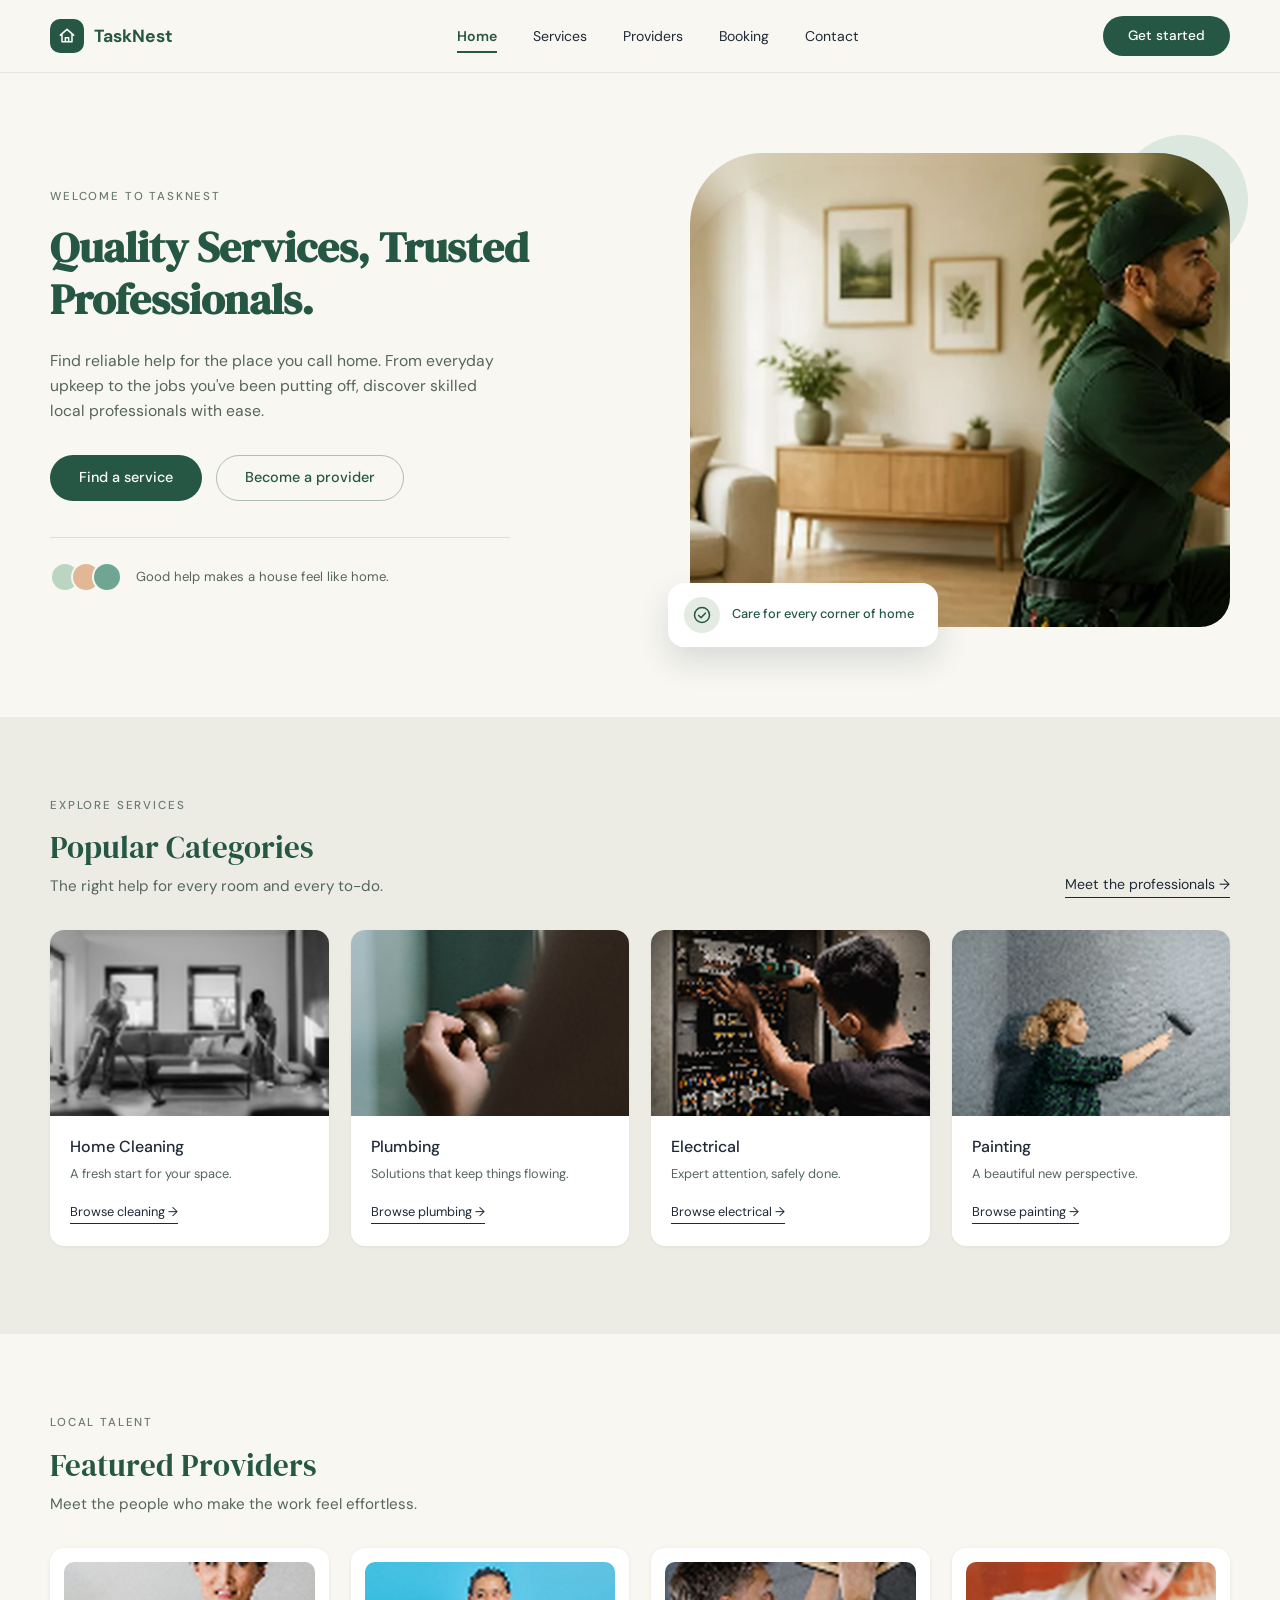
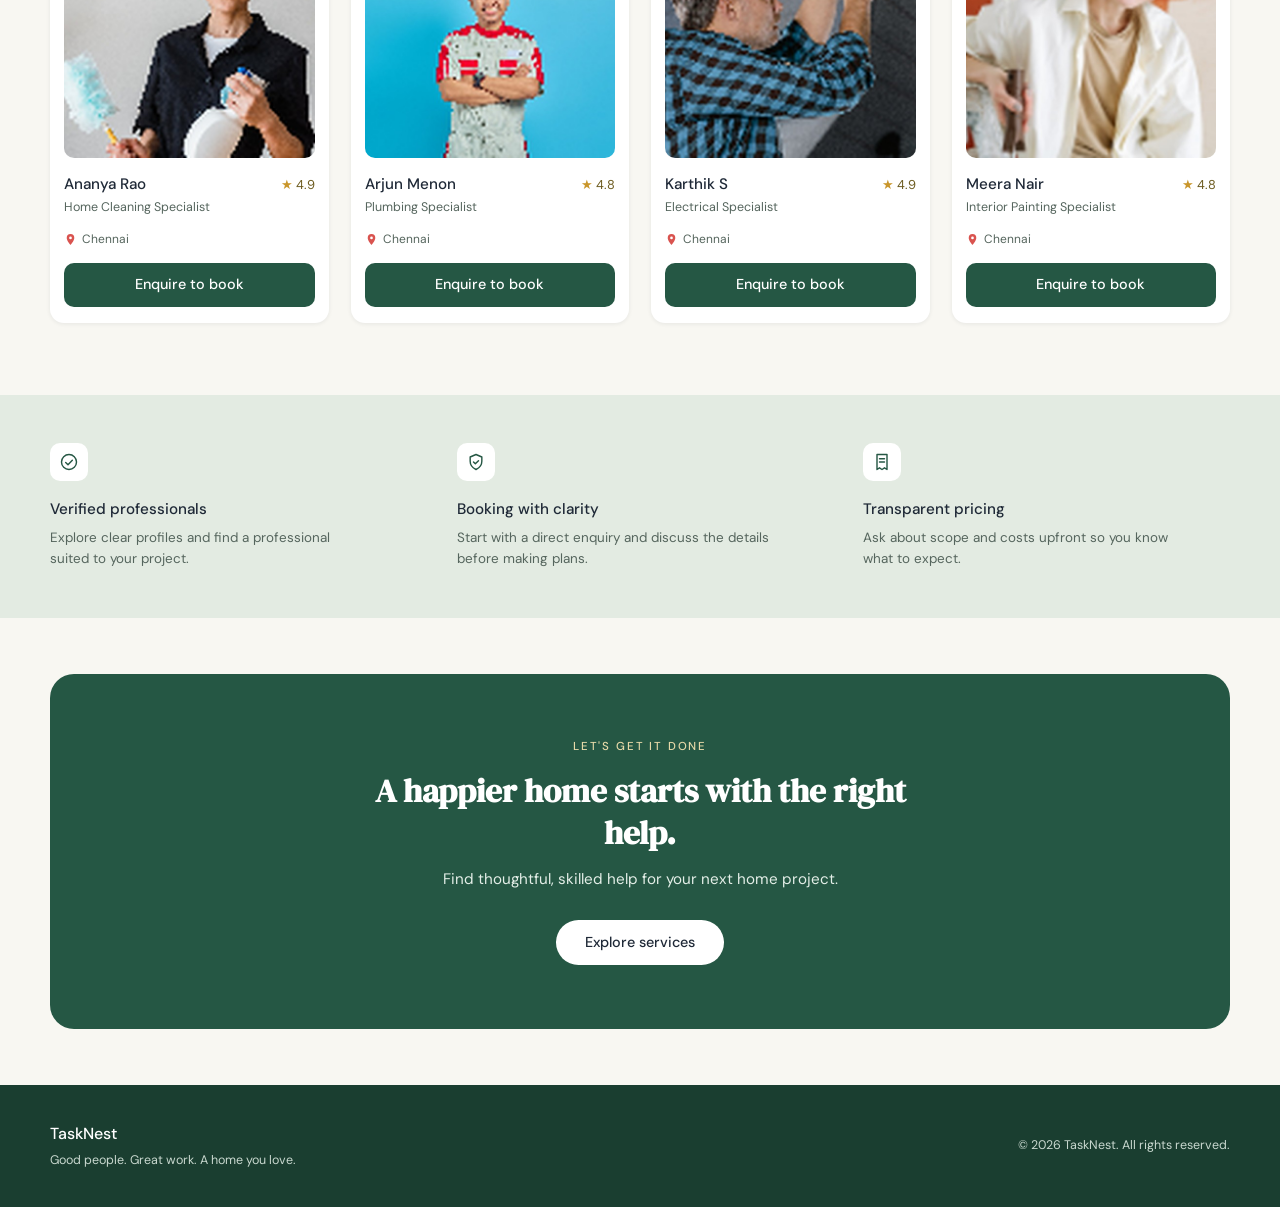
==== commit 8bb8371e: "Add TaskNest homepage" ====
--- a/index.html
+++ b/index.html
@@ -1,92 +1,277 @@
-<!DOCTYPE html>
-<html lang="en">
-<head>
-  <meta charset="UTF-8">
-  <meta name="viewport" content="width=device-width, initial-scale=1.0">
-  <title>Local Market Login</title>
-  <link rel="stylesheet" href="style.css">
-</head>
-<body>
-  <div class="orb orb-one"></div>
-  <div class="orb orb-two"></div>
-
-  <div class="floating-icons" aria-hidden="true">
-    <span class="float f1">🛒</span>
-    <span class="float f2"><svg xmlns="http://www.w3.org/2000/svg" width="24" height="24" viewBox="0 0 24 24" fill="none" stroke="currentColor" stroke-width="2" stroke-linecap="round" stroke-linejoin="round" class="lucide lucide-mop-sparkles preview-icon"><path d="M10 22a3 3 0 01-3-3"/><path d="M10 22c2.761 0 5-1.79 5-4-4.42 0-4.08-5-8.5-5a4.501 4.501 0 000 9z"/><path d="M10 3H8"/><path d="M12.5 11.5 22 2"/><path d="M20 13v4"/><path d="M22 15h-4"/><path d="M4 5v4"/><path d="M6 7H2"/><path d="m6.98 13.02 2.665-2.664a1.21 1.21 0 011.71 0l2.29 2.288a1.21 1.21 0 010 1.712l-2.088 2.087"/><path d="M9 2v2"/></svg></span>
-    <span class="float f3">&#127912;</span>
-    <span class="float f4">📦</span>
-    <span class="float f5"><svg xmlns="http://www.w3.org/2000/svg" width="24" height="24" viewBox="0 0 24 24" fill="none" stroke="currentColor" stroke-width="2" stroke-linecap="round" stroke-linejoin="round" class="lucide lucide-paintbrush preview-icon"><path d="m14.622 17.897-10.68-2.913"/><path d="M18.376 2.622a1 1 0 1 1 3.002 3.002L17.36 9.643a.5.5 0 0 0 0 .707l.944.944a2.41 2.41 0 0 1 0 3.408l-.944.944a.5.5 0 0 1-.707 0L8.354 7.348a.5.5 0 0 1 0-.707l.944-.944a2.41 2.41 0 0 1 3.408 0l.944.944a.5.5 0 0 0 .707 0z"/><path d="M9 8c-1.804 2.71-3.97 3.46-6.583 3.948a.507.507 0 0 0-.302.819l7.32 8.883a1 1 0 0 0 1.185.204C12.735 20.405 16 16.792 16 15"/></svg></span>
-    <span class="float f6">🛍️</span>
-  </div>
-
-  <main class="container">
-    <section class="welcome">
-      <div class="brand">🏪 <span>LocalMarket Service </span></div>
-      <p class="eyebrow">YOUR NEIGHBOURHOOD, CONNECTED</p>
-      <h1>Everything local<br>
-        <span>All in one place</span>
-      </h1>
-      <p class="description">
-        Discover nearby Services, painting and carpenters 
-           locally and support your community.
-      </p>
-      <div class="features">
-        <span> &#127912; Painting</span>
-        <span> &#128296; Carpentry</span>
-        <span>🚚 Nearby services</span>
-      </div>
-    </section>
-
-    <section class="login-card">
-      <div class="card-icon">👋</div>
-      <h2>Welcome back!</h2>
-      <p class="subtitle">Sign in to your LocalMarket account</p>
-
-      <form id="loginForm">
-        <label for="email">Email address</label>
-        <input id="email" type="email"
-          placeholder="you@example.com" required>
-
-        <label for="password">Password</label>
-        <input id="password" type="password"
-          placeholder="Enter your password" required minlength="6">
-
-        <div class="options">
-          <label class="remember">
-            <input type="checkbox"> Remember me
-          </label>
-          <a href="#" id="forgot">Forgot password?</a>
-        </div>
-
-        <button type="submit" class="login-btn">
-          <span>Sign In</span>
-          <span class="arrow">→</span>
-        </button>
-    
-
-       <div class="social-divider">
-            <span class="divider-text"> or sign in with</span>  
-
-                <p>
-                    <span class="g1">G</span>
-                    <span class="g2">o</span>
-                    <span class="g3">o</span>
-                    <span class="g4">g</span>
-                    <span class="g5">l</span>
-                    <span class="g6">e</span>
-                    </p>
-                    
-       </div>
-
-        <p id="message" role="status"></p>
-      </form>
-
-      <p class="signup">
-        New to LocalMarket? <a href="#" id="signup">Create account</a>
-      </p>
-    </section>
-  </main>
-
-  <script src="script.js"></script>
-</body>
+<!DOCTYPE html>
+<html lang="en">
+<head>
+  <meta charset="UTF-8">
+  <meta name="viewport" content="width=device-width, initial-scale=1.0">
+  <meta name="description" content="TaskNest helps you find reliable, skilled local professionals for cleaning, plumbing, electrical work and painting.">
+  <title>TaskNest | Quality Services, Trusted Professionals</title>
+  <link rel="preconnect" href="https://fonts.googleapis.com">
+  <link rel="preconnect" href="https://fonts.gstatic.com" crossorigin>
+  <link href="https://fonts.googleapis.com/css2?family=DM+Sans:wght@400;500;600;700&family=DM+Serif+Display&display=swap" rel="stylesheet">
+  <link rel="stylesheet" href="home.css">
+</head>
+<body>
+  <a class="skip-link" href="#main-content">Skip to main content</a>
+
+  <!-- NAVIGATION BAR -->
+  <header class="site-header">
+    <nav class="navbar" aria-label="Main navigation">
+      <a class="logo" href="index.html" aria-label="TaskNest home">
+        <span class="logo-mark" aria-hidden="true">
+          <svg viewBox="0 0 24 24" focusable="false"><path d="M4 11 12 4l8 7M6 10v9h12v-9M10 19v-5h4v5"/></svg>
+        </span>
+        <span class="logo-text">TaskNest</span>
+      </a>
+
+      <button class="nav-toggle" id="nav-toggle" type="button"
+              aria-expanded="false" aria-controls="nav-menu" aria-label="Open menu">
+        <span class="nav-toggle-bar"></span>
+        <span class="nav-toggle-bar"></span>
+        <span class="nav-toggle-bar"></span>
+      </button>
+
+      <div class="nav-panel" id="nav-menu">
+        <ul class="nav-links">
+          <li><a href="index.html" class="nav-link active" aria-current="page">Home</a></li>
+          <li><a href="services.html" class="nav-link">Services</a></li>
+          <li><a href="providers.html" class="nav-link">Providers</a></li>
+          <li><a href="booking.html" class="nav-link">Booking</a></li>
+          <li><a href="contact.html" class="nav-link">Contact</a></li>
+        </ul>
+        <a class="btn btn-primary nav-cta" href="booking.html">Get started</a>
+      </div>
+    </nav>
+  </header>
+
+  <main id="main-content">
+
+    <!-- HERO SECTION -->
+    <section class="hero" aria-labelledby="hero-title">
+      <div class="hero-inner">
+        <div class="hero-content">
+          <p class="eyebrow">Welcome to TaskNest</p>
+          <h1 id="hero-title">Quality Services, Trusted Professionals.</h1>
+          <p class="hero-text">Find reliable help for the place you call home. From everyday upkeep to the jobs you've been putting off, discover skilled local professionals with ease.</p>
+
+          <div class="hero-actions">
+            <a class="btn btn-primary" href="services.html">Find a service</a>
+            <a class="btn btn-outline" href="contact.html">Become a provider</a>
+          </div>
+
+          <div class="hero-note">
+            <span class="dots" aria-hidden="true">
+              <span class="dot dot-1"></span>
+              <span class="dot dot-2"></span>
+              <span class="dot dot-3"></span>
+            </span>
+            <p>Good help makes a house feel like home.</p>
+          </div>
+        </div>
+
+        <div class="hero-visual">
+          <span class="hero-circle" aria-hidden="true"></span>
+          <div class="photo-frame hero-photo" data-label="Add photo: images/hero.jpg">
+            <img src="images/hero.jpg" data-photo
+                 alt="A service professional in a green uniform working in a bright, tidy living room">
+          </div>
+          <div class="hero-badge">
+            <span class="badge-icon" aria-hidden="true">
+              <svg viewBox="0 0 24 24" focusable="false"><circle cx="12" cy="12" r="9"/><path d="m8 12.5 2.8 2.8L16 9.8"/></svg>
+            </span>
+            <p>Care for every corner of home</p>
+          </div>
+        </div>
+      </div>
+    </section>
+
+    <!-- POPULAR CATEGORIES -->
+    <section class="band" aria-labelledby="categories-title">
+      <div class="container">
+        <header class="section-header">
+          <div>
+            <p class="eyebrow">Explore services</p>
+            <h2 id="categories-title">Popular Categories</h2>
+            <p class="section-sub">The right help for every room and every to-do.</p>
+          </div>
+          <a class="text-link" href="providers.html">Meet the professionals <span aria-hidden="true">&rarr;</span></a>
+        </header>
+
+        <div class="category-grid">
+          <article class="category-card">
+            <div class="photo-frame card-photo" data-label="Add photo: images/cat-cleaning.jpg">
+              <img src="images/cat-cleaning.jpg" data-photo alt="Two people cleaning a bright living room">
+            </div>
+            <div class="card-body">
+              <h3>Home Cleaning</h3>
+              <p>A fresh start for your space.</p>
+              <a class="card-link" href="services.html?category=Cleaning" data-category="Cleaning">Browse cleaning <span aria-hidden="true">&rarr;</span></a>
+            </div>
+          </article>
+
+          <article class="category-card">
+            <div class="photo-frame card-photo" data-label="Add photo: images/cat-plumbing.jpg">
+              <img src="images/cat-plumbing.jpg" data-photo alt="Hands adjusting a brass fitting">
+            </div>
+            <div class="card-body">
+              <h3>Plumbing</h3>
+              <p>Solutions that keep things flowing.</p>
+              <a class="card-link" href="services.html?category=Plumbing" data-category="Plumbing">Browse plumbing <span aria-hidden="true">&rarr;</span></a>
+            </div>
+          </article>
+
+          <article class="category-card">
+            <div class="photo-frame card-photo" data-label="Add photo: images/cat-electrical.jpg">
+              <img src="images/cat-electrical.jpg" data-photo alt="An electrician working on a fuse panel">
+            </div>
+            <div class="card-body">
+              <h3>Electrical</h3>
+              <p>Expert attention, safely done.</p>
+              <a class="card-link" href="services.html?category=Electrical" data-category="Electrical">Browse electrical <span aria-hidden="true">&rarr;</span></a>
+            </div>
+          </article>
+
+          <article class="category-card">
+            <div class="photo-frame card-photo" data-label="Add photo: images/cat-painting.jpg">
+              <img src="images/cat-painting.jpg" data-photo alt="A painter rolling paint onto a wall">
+            </div>
+            <div class="card-body">
+              <h3>Painting</h3>
+              <p>A beautiful new perspective.</p>
+              <a class="card-link" href="services.html?category=Painting" data-category="Painting">Browse painting <span aria-hidden="true">&rarr;</span></a>
+            </div>
+          </article>
+        </div>
+      </div>
+    </section>
+
+    <!-- FEATURED SERVICE PROVIDERS -->
+    <section class="providers" aria-labelledby="providers-title">
+      <div class="container">
+        <header class="section-header">
+          <div>
+            <p class="eyebrow">Local talent</p>
+            <h2 id="providers-title">Featured Providers</h2>
+            <p class="section-sub">Meet the people who make the work feel effortless.</p>
+          </div>
+        </header>
+
+        <div class="provider-grid">
+          <article class="provider-card">
+            <div class="photo-frame provider-photo" data-label="Add photo: images/provider-ananya.jpg">
+              <img src="images/provider-ananya.jpg" data-photo alt="Portrait of Ananya Rao holding a duster and spray bottle">
+            </div>
+            <div class="provider-top">
+              <h3>Ananya Rao</h3>
+              <p class="rating" aria-label="Rated 4.9 out of 5"><span class="star" aria-hidden="true">&#9733;</span> 4.9</p>
+            </div>
+            <p class="provider-role">Home Cleaning Specialist</p>
+            <p class="provider-place">
+              <svg viewBox="0 0 24 24" aria-hidden="true" focusable="false"><path d="M12 2a7 7 0 0 0-7 7c0 5 7 13 7 13s7-8 7-13a7 7 0 0 0-7-7zm0 9.5A2.5 2.5 0 1 1 12 6.5a2.5 2.5 0 0 1 0 5z"/></svg>
+              Chennai
+            </p>
+            <a class="btn btn-primary btn-block" href="booking.html?provider=Ananya%20Rao">Enquire to book<span class="visually-hidden"> with Ananya Rao</span></a>
+          </article>
+
+          <article class="provider-card">
+            <div class="photo-frame provider-photo" data-label="Add photo: images/provider-arjun.jpg">
+              <img src="images/provider-arjun.jpg" data-photo alt="Portrait of Arjun Menon smiling with arms crossed">
+            </div>
+            <div class="provider-top">
+              <h3>Arjun Menon</h3>
+              <p class="rating" aria-label="Rated 4.8 out of 5"><span class="star" aria-hidden="true">&#9733;</span> 4.8</p>
+            </div>
+            <p class="provider-role">Plumbing Specialist</p>
+            <p class="provider-place">
+              <svg viewBox="0 0 24 24" aria-hidden="true" focusable="false"><path d="M12 2a7 7 0 0 0-7 7c0 5 7 13 7 13s7-8 7-13a7 7 0 0 0-7-7zm0 9.5A2.5 2.5 0 1 1 12 6.5a2.5 2.5 0 0 1 0 5z"/></svg>
+              Chennai
+            </p>
+            <a class="btn btn-primary btn-block" href="booking.html?provider=Arjun%20Menon">Enquire to book<span class="visually-hidden"> with Arjun Menon</span></a>
+          </article>
+
+          <article class="provider-card">
+            <div class="photo-frame provider-photo" data-label="Add photo: images/provider-karthik.jpg">
+              <img src="images/provider-karthik.jpg" data-photo alt="Portrait of Karthik S working on an electrical fitting">
+            </div>
+            <div class="provider-top">
+              <h3>Karthik S</h3>
+              <p class="rating" aria-label="Rated 4.9 out of 5"><span class="star" aria-hidden="true">&#9733;</span> 4.9</p>
+            </div>
+            <p class="provider-role">Electrical Specialist</p>
+            <p class="provider-place">
+              <svg viewBox="0 0 24 24" aria-hidden="true" focusable="false"><path d="M12 2a7 7 0 0 0-7 7c0 5 7 13 7 13s7-8 7-13a7 7 0 0 0-7-7zm0 9.5A2.5 2.5 0 1 1 12 6.5a2.5 2.5 0 0 1 0 5z"/></svg>
+              Chennai
+            </p>
+            <a class="btn btn-primary btn-block" href="booking.html?provider=Karthik%20S">Enquire to book<span class="visually-hidden"> with Karthik S</span></a>
+          </article>
+
+          <article class="provider-card">
+            <div class="photo-frame provider-photo" data-label="Add photo: images/provider-meera.jpg">
+              <img src="images/provider-meera.jpg" data-photo alt="Portrait of Meera Nair in a cream jacket">
+            </div>
+            <div class="provider-top">
+              <h3>Meera Nair</h3>
+              <p class="rating" aria-label="Rated 4.8 out of 5"><span class="star" aria-hidden="true">&#9733;</span> 4.8</p>
+            </div>
+            <p class="provider-role">Interior Painting Specialist</p>
+            <p class="provider-place">
+              <svg viewBox="0 0 24 24" aria-hidden="true" focusable="false"><path d="M12 2a7 7 0 0 0-7 7c0 5 7 13 7 13s7-8 7-13a7 7 0 0 0-7-7zm0 9.5A2.5 2.5 0 1 1 12 6.5a2.5 2.5 0 0 1 0 5z"/></svg>
+              Chennai
+            </p>
+            <a class="btn btn-primary btn-block" href="booking.html?provider=Meera%20Nair">Enquire to book<span class="visually-hidden"> with Meera Nair</span></a>
+          </article>
+        </div>
+      </div>
+    </section>
+
+    <!-- WHY TASKNEST -->
+    <section class="features" aria-label="Why choose TaskNest">
+      <ul class="features-list">
+        <li class="feature">
+          <span class="feature-icon" aria-hidden="true">
+            <svg viewBox="0 0 24 24" focusable="false"><circle cx="12" cy="12" r="9"/><path d="m8 12.5 2.8 2.8L16 9.8"/></svg>
+          </span>
+          <h3>Verified professionals</h3>
+          <p>Explore clear profiles and find a professional suited to your project.</p>
+        </li>
+        <li class="feature">
+          <span class="feature-icon" aria-hidden="true">
+            <svg viewBox="0 0 24 24" focusable="false"><path d="M12 3 5 6v5c0 4.5 3 8 7 10 4-2 7-5.5 7-10V6l-7-3z"/><path d="m9 12 2.2 2.2L15 10.4"/></svg>
+          </span>
+          <h3>Booking with clarity</h3>
+          <p>Start with a direct enquiry and discuss the details before making plans.</p>
+        </li>
+        <li class="feature">
+          <span class="feature-icon" aria-hidden="true">
+            <svg viewBox="0 0 24 24" focusable="false"><path d="M6 3h12v18l-3-2-3 2-3-2-3 2V3z"/><path d="M9 8h6M9 12h6"/></svg>
+          </span>
+          <h3>Transparent pricing</h3>
+          <p>Ask about scope and costs upfront so you know what to expect.</p>
+        </li>
+      </ul>
+    </section>
+
+    <!-- CALL TO ACTION -->
+    <section class="cta-wrap" aria-labelledby="cta-title">
+      <div class="cta">
+        <p class="cta-eyebrow">Let's get it done</p>
+        <h2 id="cta-title">A happier home starts with the right help.</h2>
+        <p class="cta-text">Find thoughtful, skilled help for your next home project.</p>
+        <a class="btn btn-light" href="services.html">Explore services</a>
+      </div>
+    </section>
+  </main>
+
+  <!-- FOOTER -->
+  <footer class="site-footer">
+    <div class="footer-inner">
+      <div>
+        <p class="footer-brand">TaskNest</p>
+        <p class="footer-tagline">Good people. Great work. A home you love.</p>
+      </div>
+      <p class="footer-copy">&copy; 2026 TaskNest. All rights reserved.</p>
+    </div>
+  </footer>
+
+  <script src="home.js"></script>
+</body>
 </html>
--- a/home.css
+++ b/home.css
@@ -0,0 +1,892 @@
+/* ==========================================================
+   TaskNest - Home Page Styles
+   Primary: #255744 | Headings: DM Serif Display | Body: DM Sans
+   ========================================================== */
+
+:root {
+  --primary: #255744;
+  --secondary: #4CA583;
+  --accent: #87F9CC;
+  --background: #F8F7F2;
+  --card: #FFFFFF;
+  --text: #1F2937;
+  --text-muted: #64756D;
+  --hover: #133427;
+
+  --band: #ECECE4;          /* categories background */
+  --band-green: #E3EBE2;    /* features background */
+  --footer-bg: #1A3E30;     /* footer, slightly deeper than primary */
+  --line: rgba(37, 87, 68, 0.14);
+  --star: #C9962B;
+
+  --font-heading: "DM Serif Display", Georgia, "Times New Roman", serif;
+  --font-body: "DM Sans", "Segoe UI", Arial, sans-serif;
+
+  --page-width: 1180px;
+  --transition: 0.2s ease;
+}
+
+/* ---------- Reset & base ---------- */
+*,
+*::before,
+*::after {
+  box-sizing: border-box;
+}
+
+html {
+  scroll-behavior: smooth;
+}
+
+body {
+  margin: 0;
+  min-height: 100vh;
+  display: flex;
+  flex-direction: column;
+  font-family: var(--font-body);
+  font-size: 1rem;
+  line-height: 1.6;
+  color: var(--text);
+  background-color: var(--background);
+}
+
+main {
+  flex: 1;
+}
+
+img,
+svg {
+  display: block;
+  max-width: 100%;
+}
+
+h1, h2, h3, p, ul {
+  margin: 0;
+}
+
+ul {
+  padding: 0;
+  list-style: none;
+}
+
+a {
+  color: inherit;
+  text-decoration: none;
+}
+
+button {
+  font-family: inherit;
+}
+
+h1, h2 {
+  font-family: var(--font-heading);
+  font-weight: 400;
+  color: var(--primary);
+}
+
+/* ---------- Accessibility helpers ---------- */
+.visually-hidden {
+  position: absolute;
+  width: 1px;
+  height: 1px;
+  margin: -1px;
+  padding: 0;
+  overflow: hidden;
+  clip: rect(0, 0, 0, 0);
+  white-space: nowrap;
+  border: 0;
+}
+
+.skip-link {
+  position: absolute;
+  top: -60px;
+  left: 16px;
+  z-index: 200;
+  padding: 10px 18px;
+  color: #fff;
+  background: var(--primary);
+  border-radius: 999px;
+}
+
+.skip-link:focus {
+  top: 12px;
+}
+
+:focus-visible {
+  outline: 3px solid var(--secondary);
+  outline-offset: 3px;
+}
+
+/* ---------- Shared pieces ---------- */
+.container {
+  width: min(var(--page-width), 100% - 64px);
+  margin-inline: auto;
+}
+
+.eyebrow {
+  margin-bottom: 14px;
+  font-size: 0.72rem;
+  font-weight: 500;
+  letter-spacing: 0.16em;
+  text-transform: uppercase;
+  color: #6B7A72;
+}
+
+.btn {
+  display: inline-flex;
+  align-items: center;
+  justify-content: center;
+  padding: 13px 28px;
+  font-size: 0.9rem;
+  font-weight: 500;
+  line-height: 1.2;
+  white-space: nowrap;
+  border: 1px solid transparent;
+  border-radius: 999px;
+  cursor: pointer;
+  transition: background-color var(--transition), color var(--transition),
+              border-color var(--transition), transform var(--transition);
+}
+
+.btn:hover {
+  transform: translateY(-1px);
+}
+
+.btn-primary {
+  color: #fff;
+  background-color: var(--primary);
+}
+
+.btn-primary:hover {
+  background-color: var(--hover);
+}
+
+.btn-outline {
+  color: var(--primary);
+  background-color: transparent;
+  border-color: rgba(37, 87, 68, 0.35);
+}
+
+.btn-outline:hover {
+  color: #fff;
+  background-color: var(--primary);
+  border-color: var(--primary);
+}
+
+.btn-light {
+  color: var(--text);
+  background-color: #fff;
+}
+
+.btn-light:hover {
+  background-color: #E4F4EC;
+}
+
+.btn-block {
+  width: 100%;
+  border-radius: 10px;
+  padding: 12px 16px;
+}
+
+.section-header {
+  display: flex;
+  align-items: flex-end;
+  justify-content: space-between;
+  gap: 16px;
+  margin-bottom: 32px;
+}
+
+.section-header h2 {
+  font-size: clamp(1.6rem, 2.4vw, 2rem);
+  line-height: 1.2;
+}
+
+.section-sub {
+  margin-top: 8px;
+  font-size: 0.95rem;
+  color: #55655D;
+}
+
+.text-link {
+  flex-shrink: 0;
+  padding-bottom: 2px;
+  font-size: 0.88rem;
+  color: var(--text);
+  border-bottom: 1px solid currentColor;
+  transition: color var(--transition);
+}
+
+.text-link:hover {
+  color: var(--primary);
+}
+
+/* ---------- Photo frames ---------- */
+.photo-frame {
+  position: relative;
+  overflow: hidden;
+  background: linear-gradient(135deg, #D5E5DB 0%, #EFE8D8 100%);
+}
+
+.photo-frame img {
+  width: 100%;
+  height: 100%;
+  object-fit: cover;
+}
+
+/* Shown only when a photo file is missing */
+.photo-missing img {
+  display: none;
+}
+
+.photo-missing::after {
+  content: attr(data-label);
+  position: absolute;
+  inset: 0;
+  display: grid;
+  place-items: center;
+  padding: 12px;
+  text-align: center;
+  font-size: 0.75rem;
+  color: var(--primary);
+}
+
+/* ---------- Navigation bar ---------- */
+.site-header {
+  position: sticky;
+  top: 0;
+  z-index: 100;
+  background-color: var(--background);
+  border-bottom: 1px solid rgba(37, 87, 68, 0.1);
+}
+
+.navbar {
+  position: relative;
+  display: flex;
+  align-items: center;
+  justify-content: space-between;
+  width: min(var(--page-width), 100% - 64px);
+  min-height: 72px;
+  margin-inline: auto;
+}
+
+.logo {
+  display: inline-flex;
+  align-items: center;
+  gap: 10px;
+  font-size: 1.1rem;
+  font-weight: 700;
+  color: var(--primary);
+}
+
+.logo-mark {
+  display: grid;
+  place-items: center;
+  width: 34px;
+  height: 34px;
+  background: var(--primary);
+  border-radius: 10px;
+}
+
+.logo-mark svg {
+  width: 20px;
+  height: 20px;
+  fill: none;
+  stroke: #fff;
+  stroke-width: 1.8;
+  stroke-linecap: round;
+  stroke-linejoin: round;
+}
+
+.nav-panel {
+  display: flex;
+  align-items: center;
+  flex: 1;
+  justify-content: space-between;
+  margin-left: 40px;
+}
+
+.nav-links {
+  display: flex;
+  align-items: center;
+  gap: 36px;
+  margin-inline: auto;
+}
+
+.nav-link {
+  padding: 6px 0;
+  font-size: 0.88rem;
+  color: var(--text);
+  border-bottom: 2px solid transparent;
+  transition: color var(--transition), border-color var(--transition);
+}
+
+.nav-link:hover {
+  color: var(--primary);
+}
+
+.nav-link.active {
+  font-weight: 600;
+  color: var(--primary);
+  border-bottom-color: var(--primary);
+}
+
+.nav-cta {
+  padding: 11px 24px;
+  font-size: 0.85rem;
+}
+
+.nav-toggle {
+  display: none;
+  flex-direction: column;
+  justify-content: center;
+  gap: 5px;
+  width: 44px;
+  height: 44px;
+  padding: 10px;
+  background: transparent;
+  border: 0;
+  border-radius: 10px;
+  cursor: pointer;
+}
+
+.nav-toggle-bar {
+  display: block;
+  height: 2.5px;
+  background-color: var(--primary);
+  border-radius: 2px;
+  transition: transform var(--transition), opacity var(--transition);
+}
+
+.nav-toggle[aria-expanded="true"] .nav-toggle-bar:nth-child(1) {
+  transform: translateY(7.5px) rotate(45deg);
+}
+
+.nav-toggle[aria-expanded="true"] .nav-toggle-bar:nth-child(2) {
+  opacity: 0;
+}
+
+.nav-toggle[aria-expanded="true"] .nav-toggle-bar:nth-child(3) {
+  transform: translateY(-7.5px) rotate(-45deg);
+}
+
+/* ---------- Hero ---------- */
+.hero {
+  background-color: var(--background);
+}
+
+.hero-inner {
+  display: grid;
+  grid-template-columns: 1fr 1fr;
+  align-items: center;
+  gap: 64px;
+  width: min(var(--page-width), 100% - 64px);
+  margin-inline: auto;
+  padding: 80px 0 90px;
+}
+
+.hero h1 {
+  max-width: 480px;
+  font-size: clamp(2rem, 3.4vw, 2.7rem);
+  font-weight: 700;
+  line-height: 1.22;
+}
+
+.hero-text {
+  max-width: 460px;
+  margin-top: 22px;
+  font-size: 0.98rem;
+  color: #55655D;
+}
+
+.hero-actions {
+  display: flex;
+  flex-wrap: wrap;
+  gap: 14px;
+  margin-top: 32px;
+}
+
+.hero-note {
+  display: flex;
+  align-items: center;
+  gap: 14px;
+  max-width: 460px;
+  margin-top: 36px;
+  padding-top: 24px;
+  border-top: 1px solid var(--line);
+}
+
+.hero-note p {
+  font-size: 0.82rem;
+  color: #55655D;
+}
+
+.dots {
+  display: flex;
+}
+
+.dot {
+  width: 30px;
+  height: 30px;
+  border: 2px solid var(--background);
+  border-radius: 50%;
+}
+
+.dot + .dot {
+  margin-left: -9px;
+}
+
+.dot-1 { background: #BCD5C3; }
+.dot-2 { background: #E2B795; }
+.dot-3 { background: #6FA593; }
+
+.hero-visual {
+  position: relative;
+  width: 100%;
+  max-width: 540px;
+  margin-left: auto;
+}
+
+.hero-circle {
+  position: absolute;
+  top: -18px;
+  right: -18px;
+  width: 130px;
+  height: 130px;
+  background: #DCE8DF;
+  border-radius: 50%;
+}
+
+.hero-photo {
+  position: relative;
+  z-index: 1;
+  aspect-ratio: 1.14 / 1;
+  border-radius: 72px 72px 30px 30px;
+}
+
+.hero-badge {
+  position: absolute;
+  z-index: 2;
+  left: -22px;
+  bottom: -20px;
+  display: flex;
+  align-items: center;
+  gap: 12px;
+  padding: 14px 24px 14px 16px;
+  background: var(--card);
+  border-radius: 16px;
+  box-shadow: 0 14px 32px rgba(31, 41, 55, 0.14);
+}
+
+.badge-icon {
+  display: grid;
+  place-items: center;
+  width: 36px;
+  height: 36px;
+  background: #E3EBE2;
+  border-radius: 50%;
+}
+
+.badge-icon svg {
+  width: 20px;
+  height: 20px;
+  fill: none;
+  stroke: var(--primary);
+  stroke-width: 1.8;
+  stroke-linecap: round;
+  stroke-linejoin: round;
+}
+
+.hero-badge p {
+  font-size: 0.8rem;
+  font-weight: 500;
+  color: var(--primary);
+}
+
+/* ---------- Popular categories ---------- */
+.band {
+  padding: 80px 0 88px;
+  background-color: var(--band);
+}
+
+.category-grid {
+  display: grid;
+  grid-template-columns: repeat(4, 1fr);
+  gap: 22px;
+}
+
+.category-card {
+  position: relative;
+  overflow: hidden;
+  background: var(--card);
+  border-radius: 14px;
+  box-shadow: 0 1px 3px rgba(31, 41, 55, 0.06);
+  transition: transform var(--transition), box-shadow var(--transition);
+}
+
+.category-card:hover {
+  transform: translateY(-4px);
+  box-shadow: 0 14px 28px rgba(37, 87, 68, 0.14);
+}
+
+.category-card:focus-within {
+  outline: 3px solid var(--secondary);
+  outline-offset: 3px;
+}
+
+.card-photo {
+  aspect-ratio: 1.5 / 1;
+}
+
+.card-photo img {
+  transition: transform 0.4s ease;
+}
+
+.category-card:hover .card-photo img {
+  transform: scale(1.04);
+}
+
+.card-body {
+  padding: 18px 20px 22px;
+}
+
+.card-body h3 {
+  font-size: 1rem;
+  font-weight: 500;
+}
+
+.card-body p {
+  margin-top: 4px;
+  font-size: 0.8rem;
+  color: #55655D;
+}
+
+.card-link {
+  display: inline-block;
+  margin-top: 18px;
+  padding-bottom: 1px;
+  font-size: 0.8rem;
+  border-bottom: 1px solid currentColor;
+  transition: color var(--transition);
+}
+
+/* Makes the whole card clickable */
+.card-link::after {
+  content: "";
+  position: absolute;
+  inset: 0;
+}
+
+.card-link:focus-visible {
+  outline: none;
+}
+
+.category-card:hover .card-link {
+  color: var(--primary);
+}
+
+/* ---------- Featured providers ---------- */
+.providers {
+  padding: 80px 0 72px;
+}
+
+.provider-grid {
+  display: grid;
+  grid-template-columns: repeat(4, 1fr);
+  gap: 22px;
+}
+
+.provider-card {
+  padding: 14px 14px 16px;
+  background: var(--card);
+  border-radius: 14px;
+  box-shadow: 0 1px 4px rgba(31, 41, 55, 0.08);
+  transition: transform var(--transition), box-shadow var(--transition);
+}
+
+.provider-card:hover,
+.provider-card:focus-within {
+  transform: translateY(-4px);
+  box-shadow: 0 14px 28px rgba(37, 87, 68, 0.14);
+}
+
+.provider-photo {
+  aspect-ratio: 1.28 / 1;
+  border-radius: 10px;
+}
+
+.provider-top {
+  display: flex;
+  align-items: baseline;
+  justify-content: space-between;
+  gap: 8px;
+  margin-top: 14px;
+}
+
+.provider-top h3 {
+  font-size: 0.95rem;
+  font-weight: 500;
+}
+
+.rating {
+  flex-shrink: 0;
+  font-size: 0.8rem;
+  color: #6B5A1E;
+}
+
+.star {
+  color: var(--star);
+}
+
+.provider-role {
+  margin-top: 2px;
+  font-size: 0.78rem;
+  color: #55655D;
+}
+
+.provider-place {
+  display: flex;
+  align-items: center;
+  gap: 5px;
+  margin: 12px 0 14px;
+  font-size: 0.75rem;
+  color: #55655D;
+}
+
+.provider-place svg {
+  width: 13px;
+  height: 13px;
+  fill: #D9534F;
+}
+
+/* ---------- Features band ---------- */
+.features {
+  padding: 48px 0;
+  background-color: var(--band-green);
+}
+
+.features-list {
+  display: grid;
+  grid-template-columns: repeat(3, 1fr);
+  gap: 40px;
+  width: min(var(--page-width), 100% - 64px);
+  margin-inline: auto;
+}
+
+.feature-icon {
+  display: grid;
+  place-items: center;
+  width: 38px;
+  height: 38px;
+  margin-bottom: 16px;
+  background: #fff;
+  border-radius: 10px;
+}
+
+.feature-icon svg {
+  width: 20px;
+  height: 20px;
+  fill: none;
+  stroke: var(--primary);
+  stroke-width: 1.7;
+  stroke-linecap: round;
+  stroke-linejoin: round;
+}
+
+.feature h3 {
+  font-size: 0.95rem;
+  font-weight: 500;
+}
+
+.feature p {
+  max-width: 320px;
+  margin-top: 6px;
+  font-size: 0.84rem;
+  color: #55655D;
+}
+
+/* ---------- Call to action ---------- */
+.cta-wrap {
+  width: min(var(--page-width), 100% - 64px);
+  margin: 56px auto;
+}
+
+.cta {
+  padding: 64px 24px;
+  text-align: center;
+  background: var(--primary);
+  border-radius: 24px;
+}
+
+.cta-eyebrow {
+  margin-bottom: 14px;
+  font-size: 0.72rem;
+  font-weight: 500;
+  letter-spacing: 0.16em;
+  text-transform: uppercase;
+  color: #E6D9A8;
+}
+
+.cta h2 {
+  max-width: 560px;
+  margin-inline: auto;
+  font-size: clamp(1.6rem, 2.6vw, 2.1rem);
+  font-weight: 700;
+  line-height: 1.25;
+  color: #fff;
+}
+
+.cta-text {
+  margin: 14px 0 28px;
+  font-size: 0.95rem;
+  color: #E4EFE8;
+}
+
+/* ---------- Footer ---------- */
+.site-footer {
+  color: #fff;
+  background-color: var(--footer-bg);
+}
+
+.footer-inner {
+  display: flex;
+  flex-wrap: wrap;
+  align-items: center;
+  justify-content: space-between;
+  gap: 12px;
+  width: min(var(--page-width), 100% - 64px);
+  margin-inline: auto;
+  padding: 36px 0;
+}
+
+.footer-brand {
+  font-size: 1rem;
+  font-weight: 500;
+}
+
+.footer-tagline {
+  margin-top: 4px;
+  font-size: 0.78rem;
+  color: #C9D8CF;
+}
+
+.footer-copy {
+  font-size: 0.78rem;
+  color: #C9D8CF;
+}
+
+/* ---------- Tablet ---------- */
+@media (max-width: 960px) {
+  .hero-inner {
+    grid-template-columns: 1fr;
+    gap: 56px;
+    padding: 56px 0 72px;
+  }
+
+  .hero-visual {
+    margin: 0 auto;
+  }
+
+  .category-grid,
+  .provider-grid {
+    grid-template-columns: repeat(2, 1fr);
+  }
+
+  .features-list {
+    grid-template-columns: 1fr;
+    gap: 28px;
+  }
+}
+
+/* ---------- Mobile ---------- */
+@media (max-width: 760px) {
+  .nav-toggle {
+    display: flex;
+  }
+
+  .nav-panel {
+    position: absolute;
+    top: 100%;
+    left: -32px;
+    right: -32px;
+    display: none;
+    flex-direction: column;
+    align-items: stretch;
+    gap: 16px;
+    margin: 0;
+    padding: 12px 32px 24px;
+    background: var(--background);
+    border-bottom: 1px solid var(--line);
+    box-shadow: 0 14px 24px rgba(31, 41, 55, 0.1);
+  }
+
+  .nav-panel.open {
+    display: flex;
+  }
+
+  .nav-links {
+    flex-direction: column;
+    align-items: flex-start;
+    gap: 4px;
+    margin: 0;
+  }
+
+  .nav-link {
+    display: block;
+    padding: 10px 0;
+  }
+
+  .nav-cta {
+    align-self: flex-start;
+  }
+
+  .section-header {
+    flex-direction: column;
+    align-items: flex-start;
+  }
+
+  .band,
+  .providers {
+    padding: 56px 0;
+  }
+
+  .cta {
+    padding: 48px 20px;
+  }
+
+  .footer-inner {
+    flex-direction: column;
+    align-items: flex-start;
+  }
+
+  .hero-badge {
+    left: 0;
+  }
+}
+
+@media (max-width: 520px) {
+  .category-grid,
+  .provider-grid {
+    grid-template-columns: 1fr;
+  }
+
+  .hero-photo {
+    border-radius: 56px 56px 24px 24px;
+  }
+}
+
+/* ---------- Respect reduced motion ---------- */
+@media (prefers-reduced-motion: reduce) {
+  * {
+    transition: none !important;
+    scroll-behavior: auto !important;
+  }
+
+  .category-card:hover,
+  .provider-card:hover,
+  .btn:hover {
+    transform: none;
+  }
+
+  .category-card:hover .card-photo img {
+    transform: none;
+  }
+}
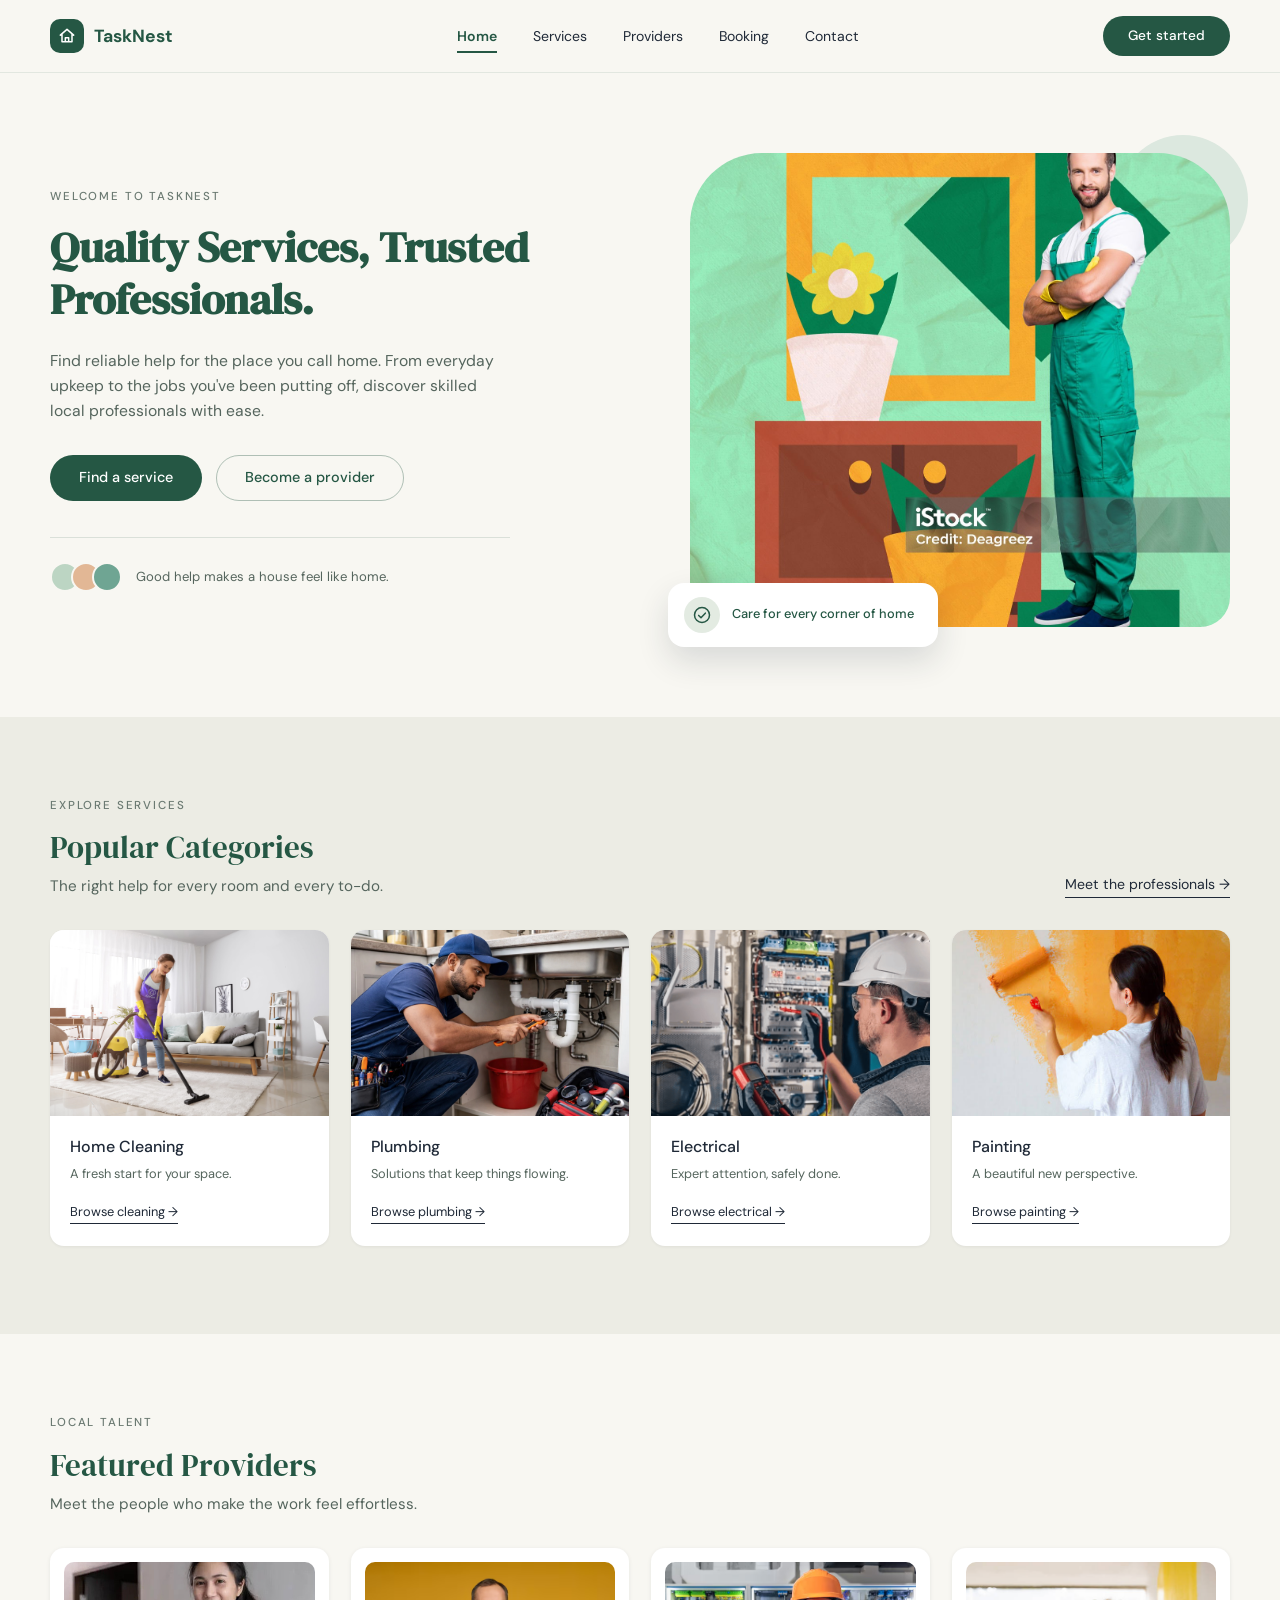
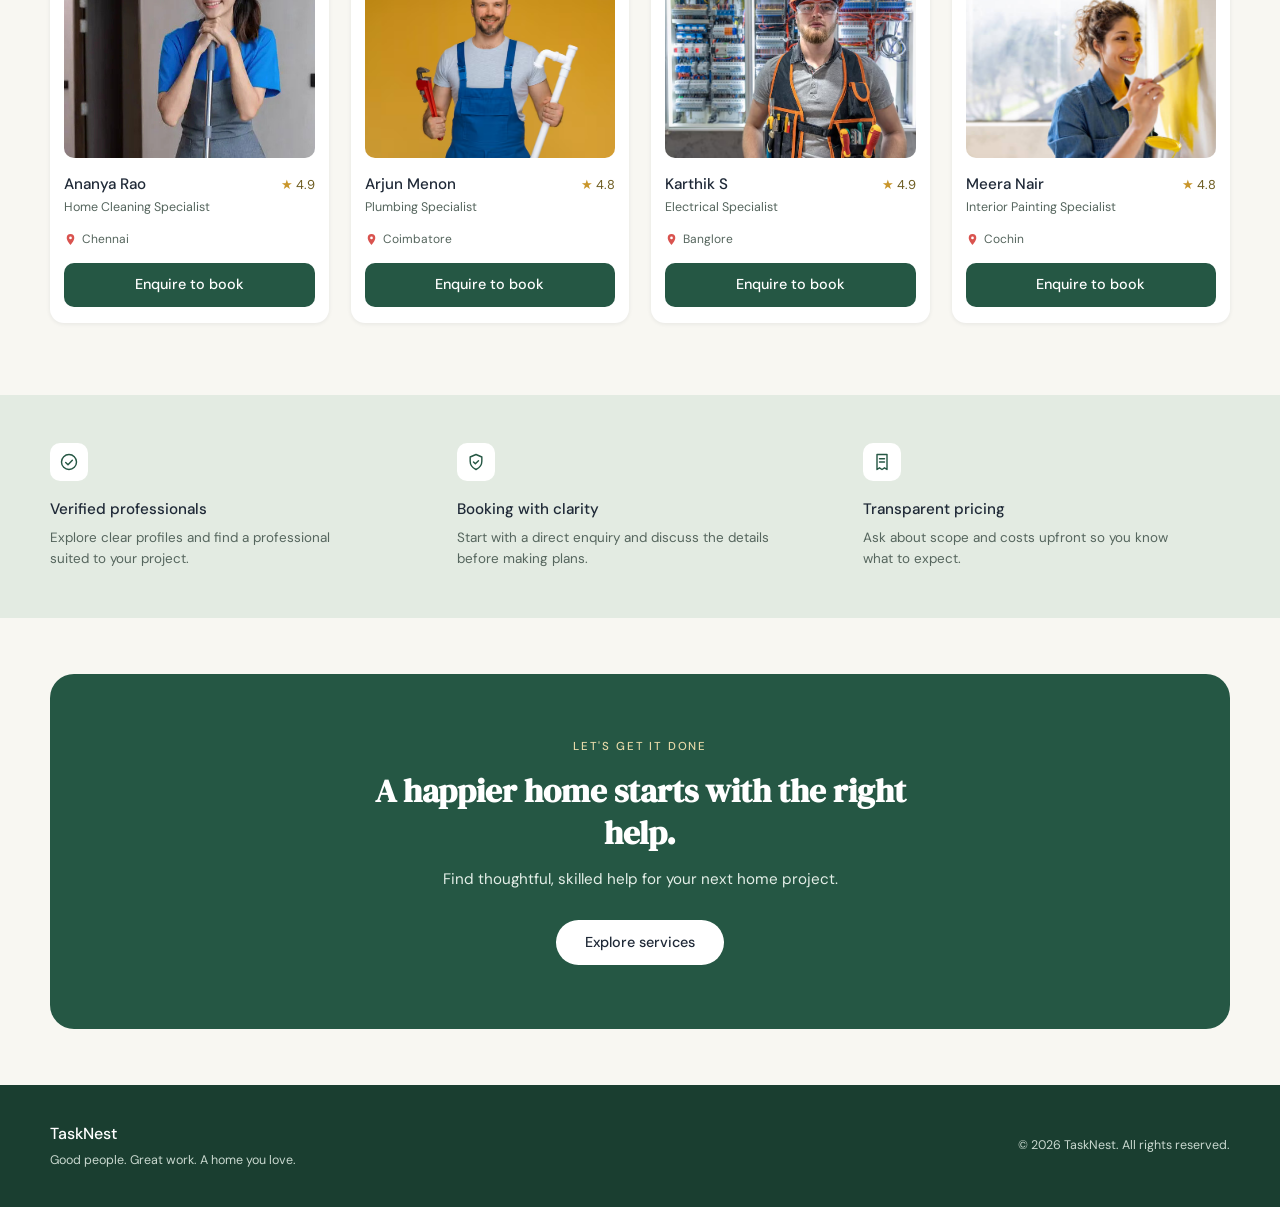
==== commit 879c5089: "Update TaskNest homepage images" ====
--- a/index.html
+++ b/index.html
@@ -70,8 +70,8 @@
 
         <div class="hero-visual">
           <span class="hero-circle" aria-hidden="true"></span>
-          <div class="photo-frame hero-photo" data-label="Add photo: images/hero.jpg">
-            <img src="images/hero.jpg" data-photo
+          <div class="photo-frame hero-photo" data-label="Add photo: images/p1.jpg">
+            <img src="images/p1.jpg" data-photo
                  alt="A service professional in a green uniform working in a bright, tidy living room">
           </div>
           <div class="hero-badge">
@@ -98,8 +98,8 @@
 
         <div class="category-grid">
           <article class="category-card">
-            <div class="photo-frame card-photo" data-label="Add photo: images/cat-cleaning.jpg">
-              <img src="images/cat-cleaning.jpg" data-photo alt="Two people cleaning a bright living room">
+            <div class="photo-frame card-photo" data-label="Add photo: images/p2.jpg">
+              <img src="images/p2.jpg" data-photo alt="Two people cleaning a bright living room">
             </div>
             <div class="card-body">
               <h3>Home Cleaning</h3>
@@ -109,8 +109,8 @@
           </article>
 
           <article class="category-card">
-            <div class="photo-frame card-photo" data-label="Add photo: images/cat-plumbing.jpg">
-              <img src="images/cat-plumbing.jpg" data-photo alt="Hands adjusting a brass fitting">
+            <div class="photo-frame card-photo" data-label="Add photo: images/p3.webp">
+              <img src="images/p3.webp" data-photo alt="Hands adjusting a brass fitting">
             </div>
             <div class="card-body">
               <h3>Plumbing</h3>
@@ -120,8 +120,8 @@
           </article>
 
           <article class="category-card">
-            <div class="photo-frame card-photo" data-label="Add photo: images/cat-electrical.jpg">
-              <img src="images/cat-electrical.jpg" data-photo alt="An electrician working on a fuse panel">
+            <div class="photo-frame card-photo" data-label="Add photo: images/p4.png">
+              <img src="images/p4.png" data-photo alt="An electrician working on a fuse panel">
             </div>
             <div class="card-body">
               <h3>Electrical</h3>
@@ -131,8 +131,8 @@
           </article>
 
           <article class="category-card">
-            <div class="photo-frame card-photo" data-label="Add photo: images/cat-painting.jpg">
-              <img src="images/cat-painting.jpg" data-photo alt="A painter rolling paint onto a wall">
+            <div class="photo-frame card-photo" data-label="Add photo: images/p5.jpg">
+              <img src="images/p5.jpg" data-photo alt="A painter rolling paint onto a wall">
             </div>
             <div class="card-body">
               <h3>Painting</h3>
@@ -157,8 +157,8 @@
 
         <div class="provider-grid">
           <article class="provider-card">
-            <div class="photo-frame provider-photo" data-label="Add photo: images/provider-ananya.jpg">
-              <img src="images/provider-ananya.jpg" data-photo alt="Portrait of Ananya Rao holding a duster and spray bottle">
+            <div class="photo-frame provider-photo" data-label="Add photo: images/p6.jpg">
+              <img src="images/p6.jpg" data-photo alt="Portrait of Ananya Rao holding a duster and spray bottle">
             </div>
             <div class="provider-top">
               <h3>Ananya Rao</h3>
@@ -173,8 +173,8 @@
           </article>
 
           <article class="provider-card">
-            <div class="photo-frame provider-photo" data-label="Add photo: images/provider-arjun.jpg">
-              <img src="images/provider-arjun.jpg" data-photo alt="Portrait of Arjun Menon smiling with arms crossed">
+            <div class="photo-frame provider-photo" data-label="Add photo: images/p7.avif">
+              <img src="images/p7.avif" data-photo alt="Portrait of Arjun Menon smiling with arms crossed">
             </div>
             <div class="provider-top">
               <h3>Arjun Menon</h3>
@@ -183,14 +183,14 @@
             <p class="provider-role">Plumbing Specialist</p>
             <p class="provider-place">
               <svg viewBox="0 0 24 24" aria-hidden="true" focusable="false"><path d="M12 2a7 7 0 0 0-7 7c0 5 7 13 7 13s7-8 7-13a7 7 0 0 0-7-7zm0 9.5A2.5 2.5 0 1 1 12 6.5a2.5 2.5 0 0 1 0 5z"/></svg>
-              Chennai
+              Coimbatore
             </p>
             <a class="btn btn-primary btn-block" href="booking.html?provider=Arjun%20Menon">Enquire to book<span class="visually-hidden"> with Arjun Menon</span></a>
           </article>
 
           <article class="provider-card">
-            <div class="photo-frame provider-photo" data-label="Add photo: images/provider-karthik.jpg">
-              <img src="images/provider-karthik.jpg" data-photo alt="Portrait of Karthik S working on an electrical fitting">
+            <div class="photo-frame provider-photo" data-label="Add photo: images/p8.avif">
+              <img src="images/p8.avif" data-photo alt="Portrait of Karthik S working on an electrical fitting">
             </div>
             <div class="provider-top">
               <h3>Karthik S</h3>
@@ -199,14 +199,14 @@
             <p class="provider-role">Electrical Specialist</p>
             <p class="provider-place">
               <svg viewBox="0 0 24 24" aria-hidden="true" focusable="false"><path d="M12 2a7 7 0 0 0-7 7c0 5 7 13 7 13s7-8 7-13a7 7 0 0 0-7-7zm0 9.5A2.5 2.5 0 1 1 12 6.5a2.5 2.5 0 0 1 0 5z"/></svg>
-              Chennai
+              Banglore
             </p>
             <a class="btn btn-primary btn-block" href="booking.html?provider=Karthik%20S">Enquire to book<span class="visually-hidden"> with Karthik S</span></a>
           </article>
 
           <article class="provider-card">
-            <div class="photo-frame provider-photo" data-label="Add photo: images/provider-meera.jpg">
-              <img src="images/provider-meera.jpg" data-photo alt="Portrait of Meera Nair in a cream jacket">
+            <div class="photo-frame provider-photo" data-label="Add photo: images/p9.jpg">
+              <img src="images/p9.jpg" data-photo alt="Portrait of Meera Nair in a cream jacket">
             </div>
             <div class="provider-top">
               <h3>Meera Nair</h3>
@@ -215,7 +215,7 @@
             <p class="provider-role">Interior Painting Specialist</p>
             <p class="provider-place">
               <svg viewBox="0 0 24 24" aria-hidden="true" focusable="false"><path d="M12 2a7 7 0 0 0-7 7c0 5 7 13 7 13s7-8 7-13a7 7 0 0 0-7-7zm0 9.5A2.5 2.5 0 1 1 12 6.5a2.5 2.5 0 0 1 0 5z"/></svg>
-              Chennai
+              Cochin
             </p>
             <a class="btn btn-primary btn-block" href="booking.html?provider=Meera%20Nair">Enquire to book<span class="visually-hidden"> with Meera Nair</span></a>
           </article>
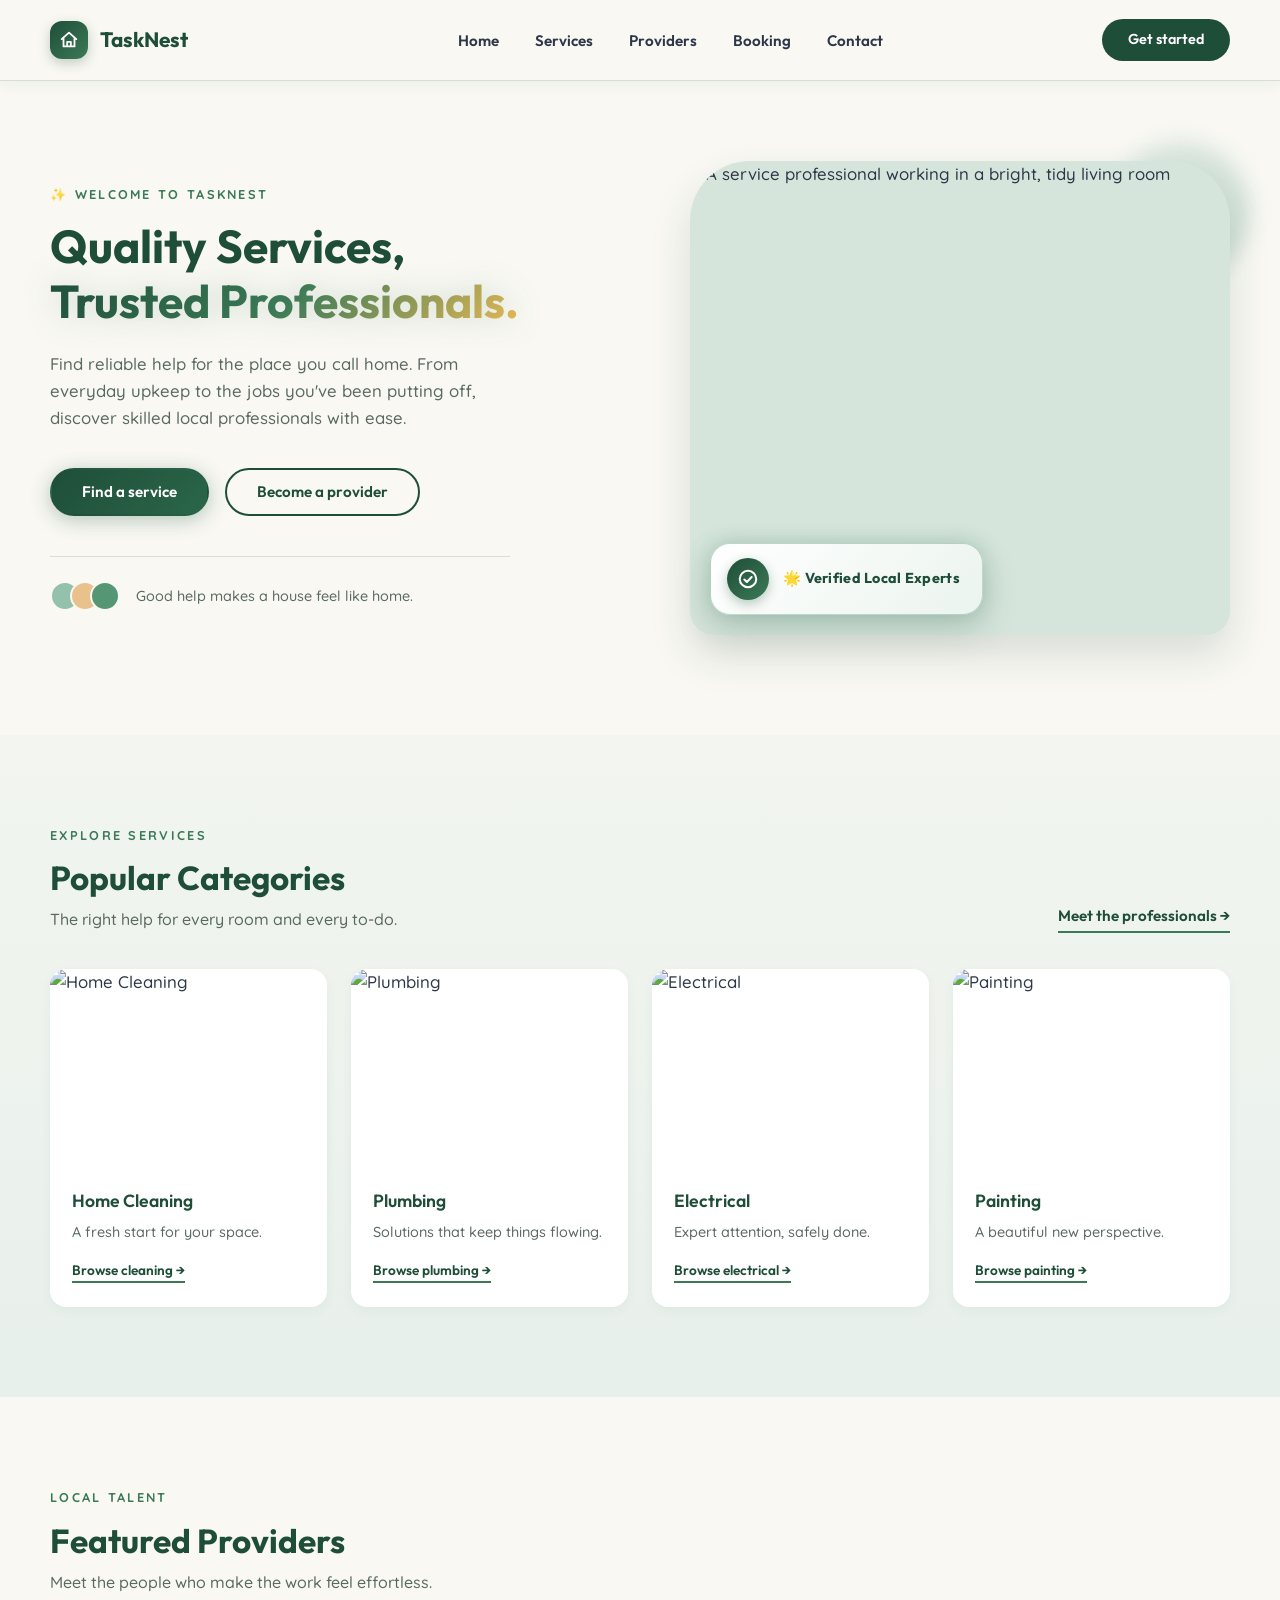
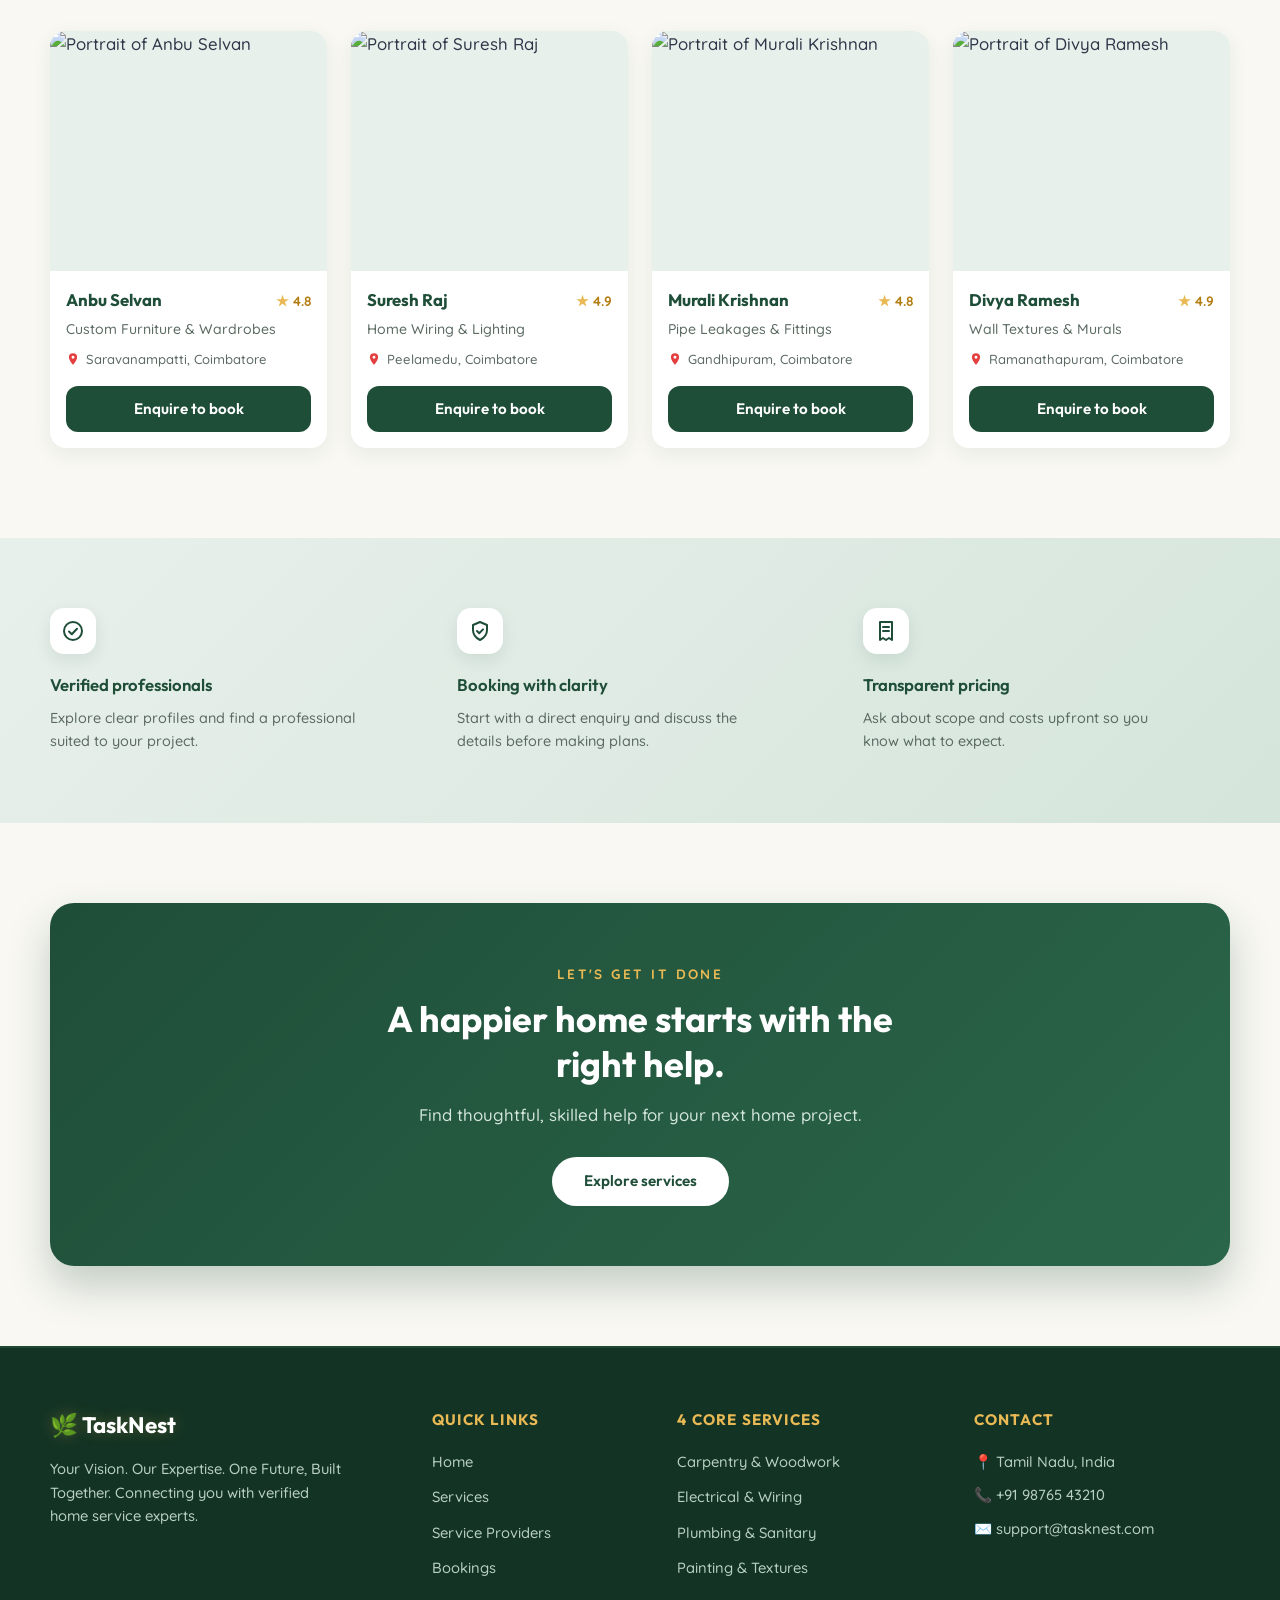
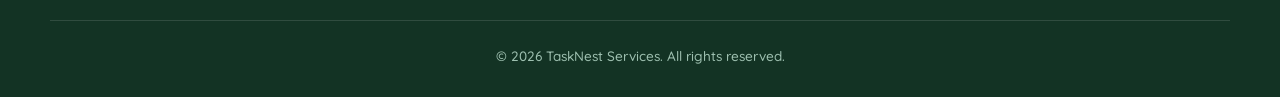
==== commit 9b483e89: "Project completed: final update" ====
--- a/index.html
+++ b/index.html
@@ -7,7 +7,7 @@
   <title>TaskNest | Quality Services, Trusted Professionals</title>
   <link rel="preconnect" href="https://fonts.googleapis.com">
   <link rel="preconnect" href="https://fonts.gstatic.com" crossorigin>
-  <link href="https://fonts.googleapis.com/css2?family=DM+Sans:wght@400;500;600;700&family=DM+Serif+Display&display=swap" rel="stylesheet">
+  <link href="https://fonts.googleapis.com/css2?family=Quicksand:wght@500;600;700&family=Outfit:wght@400;500;600;700&display=swap" rel="stylesheet">
   <link rel="stylesheet" href="home.css">
 </head>
 <body>
@@ -30,32 +30,36 @@
         <span class="nav-toggle-bar"></span>
       </button>
 
+      <!-- SIDE NAVIGATION PANEL -->
       <div class="nav-panel" id="nav-menu">
         <ul class="nav-links">
-          <li><a href="index.html" class="nav-link active" aria-current="page">Home</a></li>
+          <li><a href="index.html" class="nav-link" aria-current="page">Home</a></li>
           <li><a href="services.html" class="nav-link">Services</a></li>
           <li><a href="providers.html" class="nav-link">Providers</a></li>
           <li><a href="booking.html" class="nav-link">Booking</a></li>
-          <li><a href="contact.html" class="nav-link">Contact</a></li>
+          <li><a href="./contact.html" class="nav-link">Contact</a></li>
+          <li class="side-login-item"><a href="login.html" class="nav-link login-link-special">✨ Login</a></li>
         </ul>
-        <a class="btn btn-primary nav-cta" href="booking.html">Get started</a>
+        <div class="nav-actions">
+          <a class="btn btn-primary nav-cta" href="booking.html">Get started</a>
+        </div>
       </div>
     </nav>
   </header>
 
   <main id="main-content">
 
-    <!-- HERO SECTION -->
+    <!-- HERO SECTION WITH ROTATING TEXT & IMAGE SLIDER -->
     <section class="hero" aria-labelledby="hero-title">
       <div class="hero-inner">
         <div class="hero-content">
-          <p class="eyebrow">Welcome to TaskNest</p>
-          <h1 id="hero-title">Quality Services, Trusted Professionals.</h1>
+          <p class="eyebrow">✨ Welcome to TaskNest</p>
+          <h1 id="hero-title">Quality Services, <span id="rotating-text" class="glow-text">Trusted Professionals.</span></h1>
           <p class="hero-text">Find reliable help for the place you call home. From everyday upkeep to the jobs you've been putting off, discover skilled local professionals with ease.</p>
 
           <div class="hero-actions">
-            <a class="btn btn-primary" href="services.html">Find a service</a>
-            <a class="btn btn-outline" href="contact.html">Become a provider</a>
+            <a class="btn btn-primary glow-btn" href="services.html">Find a service</a>
+            <a class="btn btn-outline" href="./contact.html">Become a provider</a>
           </div>
 
           <div class="hero-note">
@@ -70,15 +74,15 @@
 
         <div class="hero-visual">
           <span class="hero-circle" aria-hidden="true"></span>
-          <div class="photo-frame hero-photo" data-label="Add photo: images/p1.jpg">
-            <img src="images/p1.jpg" data-photo
-                 alt="A service professional in a green uniform working in a bright, tidy living room">
-          </div>
-          <div class="hero-badge">
+          <div class="photo-frame hero-photo">
+            <img id="hero-slider-img" src="https://images.unsplash.com/photo-1581578731548-c64695cc6952?auto=format&fit=crop&w=800&q=80" data-photo
+                 alt="A service professional working in a bright, tidy living room">
+          </div>
+          <div class="hero-badge glow-badge">
             <span class="badge-icon" aria-hidden="true">
               <svg viewBox="0 0 24 24" focusable="false"><circle cx="12" cy="12" r="9"/><path d="m8 12.5 2.8 2.8L16 9.8"/></svg>
             </span>
-            <p>Care for every corner of home</p>
+            <p>🌟 Verified Local Experts</p>
           </div>
         </div>
       </div>
@@ -97,9 +101,9 @@
         </header>
 
         <div class="category-grid">
-          <article class="category-card">
-            <div class="photo-frame card-photo" data-label="Add photo: images/p2.jpg">
-              <img src="images/p2.jpg" data-photo alt="Two people cleaning a bright living room">
+          <article class="category-card glow-card">
+            <div class="photo-frame card-photo">
+              <img src="https://images.unsplash.com/photo-1581578731548-c64695cc6952?auto=format&fit=crop&w=600&q=80" data-photo alt="Home Cleaning">
             </div>
             <div class="card-body">
               <h3>Home Cleaning</h3>
@@ -108,9 +112,9 @@
             </div>
           </article>
 
-          <article class="category-card">
-            <div class="photo-frame card-photo" data-label="Add photo: images/p3.webp">
-              <img src="images/p3.webp" data-photo alt="Hands adjusting a brass fitting">
+          <article class="category-card glow-card">
+            <div class="photo-frame card-photo">
+              <img src="https://images.unsplash.com/photo-1584622650111-993a426fbf0a?auto=format&fit=crop&w=600&q=80" data-photo alt="Plumbing">
             </div>
             <div class="card-body">
               <h3>Plumbing</h3>
@@ -119,9 +123,9 @@
             </div>
           </article>
 
-          <article class="category-card">
-            <div class="photo-frame card-photo" data-label="Add photo: images/p4.png">
-              <img src="images/p4.png" data-photo alt="An electrician working on a fuse panel">
+          <article class="category-card glow-card">
+            <div class="photo-frame card-photo">
+              <img src="https://images.unsplash.com/photo-1621905251189-08b45d6a269e?auto=format&fit=crop&w=600&q=80" data-photo alt="Electrical">
             </div>
             <div class="card-body">
               <h3>Electrical</h3>
@@ -130,9 +134,9 @@
             </div>
           </article>
 
-          <article class="category-card">
-            <div class="photo-frame card-photo" data-label="Add photo: images/p5.jpg">
-              <img src="images/p5.jpg" data-photo alt="A painter rolling paint onto a wall">
+          <article class="category-card glow-card">
+            <div class="photo-frame card-photo">
+              <img src="https://images.unsplash.com/photo-1589939705384-5185137a7f0f?auto=format&fit=crop&w=600&q=80" data-photo alt="Painting">
             </div>
             <div class="card-body">
               <h3>Painting</h3>
@@ -156,68 +160,68 @@
         </header>
 
         <div class="provider-grid">
-          <article class="provider-card">
-            <div class="photo-frame provider-photo" data-label="Add photo: images/p6.jpg">
-              <img src="images/p6.jpg" data-photo alt="Portrait of Ananya Rao holding a duster and spray bottle">
+          <article class="provider-card glow-card">
+            <div class="photo-frame provider-photo">
+              <img src="https://images.unsplash.com/photo-1534528741775-53994a69daeb?auto=format&fit=crop&w=500&q=80" data-photo alt="Portrait of Anbu Selvan">
             </div>
             <div class="provider-top">
-              <h3>Ananya Rao</h3>
-              <p class="rating" aria-label="Rated 4.9 out of 5"><span class="star" aria-hidden="true">&#9733;</span> 4.9</p>
-            </div>
-            <p class="provider-role">Home Cleaning Specialist</p>
+              <h3>Anbu Selvan</h3>
+              <p class="rating" aria-label="Rated 4.8 out of 5"><span class="star" aria-hidden="true">&#9733;</span> 4.8</p>
+            </div>
+            <p class="provider-role">Custom Furniture & Wardrobes</p>
             <p class="provider-place">
               <svg viewBox="0 0 24 24" aria-hidden="true" focusable="false"><path d="M12 2a7 7 0 0 0-7 7c0 5 7 13 7 13s7-8 7-13a7 7 0 0 0-7-7zm0 9.5A2.5 2.5 0 1 1 12 6.5a2.5 2.5 0 0 1 0 5z"/></svg>
-              Chennai
+              Saravanampatti, Coimbatore
             </p>
-            <a class="btn btn-primary btn-block" href="booking.html?provider=Ananya%20Rao">Enquire to book<span class="visually-hidden"> with Ananya Rao</span></a>
-          </article>
-
-          <article class="provider-card">
-            <div class="photo-frame provider-photo" data-label="Add photo: images/p7.avif">
-              <img src="images/p7.avif" data-photo alt="Portrait of Arjun Menon smiling with arms crossed">
+            <a class="btn btn-primary btn-block" href="booking.html?provider=Anbu%20Selvan">Enquire to book<span class="visually-hidden"> with Anbu Selvan</span></a>
+          </article>
+
+          <article class="provider-card glow-card">
+            <div class="photo-frame provider-photo">
+              <img src="https://images.unsplash.com/photo-1507003211169-0a1dd7228f2d?auto=format&fit=crop&w=500&q=80" data-photo alt="Portrait of Suresh Raj">
             </div>
             <div class="provider-top">
-              <h3>Arjun Menon</h3>
-              <p class="rating" aria-label="Rated 4.8 out of 5"><span class="star" aria-hidden="true">&#9733;</span> 4.8</p>
-            </div>
-            <p class="provider-role">Plumbing Specialist</p>
+              <h3>Suresh Raj</h3>
+              <p class="rating" aria-label="Rated 4.9 out of 5"><span class="star" aria-hidden="true">&#9733;</span> 4.9</p>
+            </div>
+            <p class="provider-role">Home Wiring & Lighting</p>
             <p class="provider-place">
               <svg viewBox="0 0 24 24" aria-hidden="true" focusable="false"><path d="M12 2a7 7 0 0 0-7 7c0 5 7 13 7 13s7-8 7-13a7 7 0 0 0-7-7zm0 9.5A2.5 2.5 0 1 1 12 6.5a2.5 2.5 0 0 1 0 5z"/></svg>
-              Coimbatore
+              Peelamedu, Coimbatore
             </p>
-            <a class="btn btn-primary btn-block" href="booking.html?provider=Arjun%20Menon">Enquire to book<span class="visually-hidden"> with Arjun Menon</span></a>
-          </article>
-
-          <article class="provider-card">
-            <div class="photo-frame provider-photo" data-label="Add photo: images/p8.avif">
-              <img src="images/p8.avif" data-photo alt="Portrait of Karthik S working on an electrical fitting">
+            <a class="btn btn-primary btn-block" href="booking.html?provider=Suresh%20Raj">Enquire to book<span class="visually-hidden"> with Suresh Raj</span></a>
+          </article>
+
+          <article class="provider-card glow-card">
+            <div class="photo-frame provider-photo">
+              <img src="https://images.unsplash.com/photo-1500648767791-00dcc994a43e?auto=format&fit=crop&w=500&q=80" data-photo alt="Portrait of Murali Krishnan">
             </div>
             <div class="provider-top">
-              <h3>Karthik S</h3>
-              <p class="rating" aria-label="Rated 4.9 out of 5"><span class="star" aria-hidden="true">&#9733;</span> 4.9</p>
-            </div>
-            <p class="provider-role">Electrical Specialist</p>
+              <h3>Murali Krishnan</h3>
+              <p class="rating" aria-label="Rated 4.8 out of 5"><span class="star" aria-hidden="true">&#9733;</span> 4.8</p>
+            </div>
+            <p class="provider-role">Pipe Leakages & Fittings</p>
             <p class="provider-place">
               <svg viewBox="0 0 24 24" aria-hidden="true" focusable="false"><path d="M12 2a7 7 0 0 0-7 7c0 5 7 13 7 13s7-8 7-13a7 7 0 0 0-7-7zm0 9.5A2.5 2.5 0 1 1 12 6.5a2.5 2.5 0 0 1 0 5z"/></svg>
-              Banglore
+              Gandhipuram, Coimbatore
             </p>
-            <a class="btn btn-primary btn-block" href="booking.html?provider=Karthik%20S">Enquire to book<span class="visually-hidden"> with Karthik S</span></a>
-          </article>
-
-          <article class="provider-card">
-            <div class="photo-frame provider-photo" data-label="Add photo: images/p9.jpg">
-              <img src="images/p9.jpg" data-photo alt="Portrait of Meera Nair in a cream jacket">
+            <a class="btn btn-primary btn-block" href="booking.html?provider=Murali%20Krishnan">Enquire to book<span class="visually-hidden"> with Murali Krishnan</span></a>
+          </article>
+
+          <article class="provider-card glow-card">
+            <div class="photo-frame provider-photo">
+              <img src="https://images.unsplash.com/photo-1573496359142-b8d87734a5a2?auto=format&fit=crop&w=500&q=80" data-photo alt="Portrait of Divya Ramesh">
             </div>
             <div class="provider-top">
-              <h3>Meera Nair</h3>
-              <p class="rating" aria-label="Rated 4.8 out of 5"><span class="star" aria-hidden="true">&#9733;</span> 4.8</p>
-            </div>
-            <p class="provider-role">Interior Painting Specialist</p>
+              <h3>Divya Ramesh</h3>
+              <p class="rating" aria-label="Rated 4.9 out of 5"><span class="star" aria-hidden="true">&#9733;</span> 4.9</p>
+            </div>
+            <p class="provider-role">Wall Textures & Murals</p>
             <p class="provider-place">
               <svg viewBox="0 0 24 24" aria-hidden="true" focusable="false"><path d="M12 2a7 7 0 0 0-7 7c0 5 7 13 7 13s7-8 7-13a7 7 0 0 0-7-7zm0 9.5A2.5 2.5 0 1 1 12 6.5a2.5 2.5 0 0 1 0 5z"/></svg>
-              Cochin
+              Ramanathapuram, Coimbatore
             </p>
-            <a class="btn btn-primary btn-block" href="booking.html?provider=Meera%20Nair">Enquire to book<span class="visually-hidden"> with Meera Nair</span></a>
+            <a class="btn btn-primary btn-block" href="booking.html?provider=Divya%20Ramesh">Enquire to book<span class="visually-hidden"> with Divya Ramesh</span></a>
           </article>
         </div>
       </div>
@@ -252,7 +256,7 @@
 
     <!-- CALL TO ACTION -->
     <section class="cta-wrap" aria-labelledby="cta-title">
-      <div class="cta">
+      <div class="cta glow-cta">
         <p class="cta-eyebrow">Let's get it done</p>
         <h2 id="cta-title">A happier home starts with the right help.</h2>
         <p class="cta-text">Find thoughtful, skilled help for your next home project.</p>
@@ -263,15 +267,99 @@
 
   <!-- FOOTER -->
   <footer class="site-footer">
-    <div class="footer-inner">
-      <div>
-        <p class="footer-brand">TaskNest</p>
-        <p class="footer-tagline">Good people. Great work. A home you love.</p>
-      </div>
-      <p class="footer-copy">&copy; 2026 TaskNest. All rights reserved.</p>
+    <div class="footer-container">
+      <div class="footer-grid">
+        <div class="footer-col">
+          <div class="footer-brand">🌿 TaskNest</div>
+          <p class="footer-desc">Your Vision. Our Expertise. One Future, Built Together. Connecting you with verified home service experts.</p>
+        </div>
+        <div class="footer-col">
+          <h3>QUICK LINKS</h3>
+          <ul>
+            <li><a href="index.html">Home</a></li>
+            <li><a href="services.html">Services</a></li>
+            <li><a href="providers.html">Service Providers</a></li>
+            <li><a href="booking.html">Bookings</a></li>
+          </ul>
+        </div>
+        <div class="footer-col">
+          <h3>4 CORE SERVICES</h3>
+          <ul>
+            <li>Carpentry & Woodwork</li>
+            <li>Electrical & Wiring</li>
+            <li>Plumbing & Sanitary</li>
+            <li>Painting & Textures</li>
+          </ul>
+        </div>
+        <div class="footer-col">
+          <h3>CONTACT</h3>
+          <p>📍 Tamil Nadu, India</p>
+          <p>📞 +91 98765 43210</p>
+          <p>✉️ support@tasknest.com</p>
+        </div>
+      </div>
+      <div class="footer-bottom">
+        <p>&copy; 2026 TaskNest Services. All rights reserved.</p>
+      </div>
     </div>
   </footer>
 
-  <script src="home.js"></script>
+  <!-- JavaScript for Mobile Menu, Hero Slider & Rotating Hero Words -->
+  <script>
+    // 1. Mobile Menu Toggle
+    const navToggle = document.getElementById('nav-toggle');
+    const navMenu = document.getElementById('nav-menu');
+
+    if (navToggle && navMenu) {
+      navToggle.addEventListener('click', () => {
+        const isOpen = navMenu.classList.toggle('open');
+        navToggle.setAttribute('aria-expanded', isOpen);
+      });
+    }
+
+    // 2. Auto-Changing Hero Images Slider
+    const heroImages = [
+      "https://images.unsplash.com/photo-1581578731548-c64695cc6952?auto=format&fit=crop&w=800&q=80", 
+      "https://images.unsplash.com/photo-1584622650111-993a426fbf0a?auto=format&fit=crop&w=800&q=80", 
+      "https://images.unsplash.com/photo-1621905251189-08b45d6a269e?auto=format&fit=crop&w=800&q=80"  
+    ];
+    
+    let currentImgIndex = 0;
+    const sliderImg = document.getElementById('hero-slider-img');
+
+    if (sliderImg) {
+      setInterval(() => {
+        sliderImg.style.opacity = 0; 
+        setTimeout(() => {
+          currentImgIndex = (currentImgIndex + 1) % heroImages.length;
+          sliderImg.src = heroImages[currentImgIndex];
+          sliderImg.style.opacity = 1; 
+        }, 300);
+      }, 3500);
+    }
+
+    // 3. Rotating Hero Words (Dynamic Text Animation)
+    const rotatingWords = [
+      "Trusted Professionals.",
+      "Verified Experts.",
+      "Skilled Artisans.",
+      "Reliable Local Help."
+    ];
+    let wordIndex = 0;
+    const rotatingTextSpan = document.getElementById('rotating-text');
+
+    if (rotatingTextSpan) {
+      setInterval(() => {
+        rotatingTextSpan.style.opacity = 0;
+        rotatingTextSpan.style.transform = "translateY(10px)";
+        setTimeout(() => {
+          wordIndex = (wordIndex + 1) % rotatingWords.length;
+          rotatingTextSpan.textContent = rotatingWords[wordIndex];
+          rotatingTextSpan.style.opacity = 1;
+          rotatingTextSpan.style.transform = "translateY(0)";
+        }, 300);
+      }, 3000);
+    }
+  </script>
 </body>
 </html>
--- a/home.css
+++ b/home.css
@@ -1,32 +1,31 @@
 /* ==========================================================
-   TaskNest - Home Page Styles
-   Primary: #255744 | Headings: DM Serif Display | Body: DM Sans
+   TaskNest - Perfect Clean & Polished Stylesheet
+   Fonts: Outfit (Headings) & Quicksand (Body)
    ========================================================== */
 
 :root {
-  --primary: #255744;
-  --secondary: #4CA583;
-  --accent: #87F9CC;
-  --background: #F8F7F2;
+  --primary: #1F4E38;         /* Deep lush green */
+  --secondary: #3B7A57;       /* Soft sage green */
+  --accent: #E8B954;          /* Soft gold accent */
+  --background: #F9F8F3;      /* Cream background */
   --card: #FFFFFF;
-  --text: #1F2937;
-  --text-muted: #64756D;
-  --hover: #133427;
-
-  --band: #ECECE4;          /* categories background */
-  --band-green: #E3EBE2;    /* features background */
-  --footer-bg: #1A3E30;     /* footer, slightly deeper than primary */
-  --line: rgba(37, 87, 68, 0.14);
-  --star: #C9962B;
-
-  --font-heading: "DM Serif Display", Georgia, "Times New Roman", serif;
-  --font-body: "DM Sans", "Segoe UI", Arial, sans-serif;
+  --text: #2D3748;
+  --text-muted: #5A6A61;
+  --hover: #133324;
+
+  --band: #F2F5F0;          
+  --band-green: #E8F0EB;    
+  --footer-bg: #133324;     
+  --line: rgba(31, 78, 56, 0.15);
+
+  --font-heading: 'Outfit', sans-serif;
+  --font-body: 'Quicksand', sans-serif;
 
   --page-width: 1180px;
-  --transition: 0.2s ease;
-}
-
-/* ---------- Reset & base ---------- */
+  --transition: 0.3s cubic-bezier(0.4, 0, 0.2, 1);
+}
+
+/* ---------- Reset & Base ---------- */
 *,
 *::before,
 *::after {
@@ -43,7 +42,8 @@
   display: flex;
   flex-direction: column;
   font-family: var(--font-body);
-  font-size: 1rem;
+  font-size: 1.05rem;
+  font-weight: 500;
   line-height: 1.6;
   color: var(--text);
   background-color: var(--background);
@@ -53,8 +53,7 @@
   flex: 1;
 }
 
-img,
-svg {
+img, svg {
   display: block;
   max-width: 100%;
 }
@@ -77,10 +76,39 @@
   font-family: inherit;
 }
 
-h1, h2 {
+h1, h2, h3 {
   font-family: var(--font-heading);
-  font-weight: 400;
+  font-weight: 700;
   color: var(--primary);
+}
+
+/* ---------- Glowing Effects ---------- */
+.glow-text {
+  display: inline-block;
+  background: linear-gradient(135deg, #1F4E38 0%, #3B7A57 50%, #E8B954 100%);
+  -webkit-background-clip: text;
+  -webkit-text-fill-color: transparent;
+  filter: drop-shadow(0 0 15px rgba(59, 122, 87, 0.25));
+}
+
+.glow-btn {
+  background: linear-gradient(135deg, #1F4E38 0%, #2A664A 100%);
+  box-shadow: 0 4px 20px rgba(31, 78, 56, 0.3);
+}
+.glow-btn:hover {
+  background: linear-gradient(135deg, #133324 0%, #1F4E38 100%);
+  box-shadow: 0 0 25px rgba(59, 122, 87, 0.6);
+  transform: translateY(-3px);
+}
+
+/* ---------- Smooth Animations ---------- */
+@keyframes fadeIn {
+  from { opacity: 0; transform: translateY(12px); }
+  to { opacity: 1; transform: translateY(0); }
+}
+
+.hero-content, .category-card, .provider-card {
+  animation: fadeIn 0.6s ease-out both;
 }
 
 /* ---------- Accessibility helpers ---------- */
@@ -112,11 +140,11 @@
 }
 
 :focus-visible {
-  outline: 3px solid var(--secondary);
+  outline: 3px solid var(--accent);
   outline-offset: 3px;
 }
 
-/* ---------- Shared pieces ---------- */
+/* ---------- Layout Containers ---------- */
 .container {
   width: min(var(--page-width), 100% - 64px);
   margin-inline: auto;
@@ -124,31 +152,28 @@
 
 .eyebrow {
   margin-bottom: 14px;
-  font-size: 0.72rem;
-  font-weight: 500;
-  letter-spacing: 0.16em;
+  font-size: 0.8rem;
+  font-weight: 700;
+  letter-spacing: 0.18em;
   text-transform: uppercase;
-  color: #6B7A72;
-}
-
+  color: var(--secondary);
+}
+
+/* ---------- Buttons ---------- */
 .btn {
   display: inline-flex;
   align-items: center;
   justify-content: center;
-  padding: 13px 28px;
-  font-size: 0.9rem;
-  font-weight: 500;
+  padding: 13px 30px;
+  font-family: var(--font-heading);
+  font-size: 0.95rem;
+  font-weight: 600;
   line-height: 1.2;
   white-space: nowrap;
-  border: 1px solid transparent;
+  border: 2px solid transparent;
   border-radius: 999px;
   cursor: pointer;
-  transition: background-color var(--transition), color var(--transition),
-              border-color var(--transition), transform var(--transition);
-}
-
-.btn:hover {
-  transform: translateY(-1px);
+  transition: all var(--transition);
 }
 
 .btn-primary {
@@ -156,106 +181,71 @@
   background-color: var(--primary);
 }
 
-.btn-primary:hover {
-  background-color: var(--hover);
-}
-
 .btn-outline {
   color: var(--primary);
   background-color: transparent;
-  border-color: rgba(37, 87, 68, 0.35);
+  border-color: var(--primary);
 }
 
 .btn-outline:hover {
   color: #fff;
   background-color: var(--primary);
-  border-color: var(--primary);
+  box-shadow: 0 4px 15px rgba(31, 78, 56, 0.2);
 }
 
 .btn-light {
-  color: var(--text);
+  color: var(--primary);
   background-color: #fff;
 }
 
 .btn-light:hover {
-  background-color: #E4F4EC;
-}
-
-.btn-block {
-  width: 100%;
-  border-radius: 10px;
-  padding: 12px 16px;
-}
-
+  background-color: var(--band-green);
+  box-shadow: 0 4px 15px rgba(255, 255, 255, 0.3);
+}
+
+/* ---------- Section Header ---------- */
 .section-header {
   display: flex;
   align-items: flex-end;
   justify-content: space-between;
   gap: 16px;
-  margin-bottom: 32px;
+  margin-bottom: 36px;
 }
 
 .section-header h2 {
-  font-size: clamp(1.6rem, 2.4vw, 2rem);
+  font-size: clamp(1.8rem, 2.6vw, 2.3rem);
   line-height: 1.2;
 }
 
 .section-sub {
   margin-top: 8px;
-  font-size: 0.95rem;
-  color: #55655D;
+  font-size: 1rem;
+  color: var(--text-muted);
 }
 
 .text-link {
   flex-shrink: 0;
   padding-bottom: 2px;
-  font-size: 0.88rem;
-  color: var(--text);
-  border-bottom: 1px solid currentColor;
+  font-family: var(--font-heading);
+  font-weight: 600;
+  font-size: 0.95rem;
+  color: var(--primary);
+  border-bottom: 2px solid var(--secondary);
   transition: color var(--transition);
 }
 
 .text-link:hover {
-  color: var(--primary);
-}
-
-/* ---------- Photo frames ---------- */
-.photo-frame {
-  position: relative;
-  overflow: hidden;
-  background: linear-gradient(135deg, #D5E5DB 0%, #EFE8D8 100%);
-}
-
-.photo-frame img {
-  width: 100%;
-  height: 100%;
-  object-fit: cover;
-}
-
-/* Shown only when a photo file is missing */
-.photo-missing img {
-  display: none;
-}
-
-.photo-missing::after {
-  content: attr(data-label);
-  position: absolute;
-  inset: 0;
-  display: grid;
-  place-items: center;
-  padding: 12px;
-  text-align: center;
-  font-size: 0.75rem;
-  color: var(--primary);
-}
-
-/* ---------- Navigation bar ---------- */
+  color: var(--secondary);
+}
+
+/* ---------- Navigation Bar (Glitch-Free Solid Header) ---------- */
 .site-header {
   position: sticky;
   top: 0;
-  z-index: 100;
-  background-color: var(--background);
-  border-bottom: 1px solid rgba(37, 87, 68, 0.1);
+  z-index: 1000;
+  background-color: #F9F8F3;
+  border-bottom: 1px solid var(--line);
+  box-shadow: 0 4px 15px rgba(31, 78, 56, 0.05);
 }
 
 .navbar {
@@ -264,15 +254,16 @@
   align-items: center;
   justify-content: space-between;
   width: min(var(--page-width), 100% - 64px);
-  min-height: 72px;
+  min-height: 80px;
   margin-inline: auto;
 }
 
 .logo {
   display: inline-flex;
   align-items: center;
-  gap: 10px;
-  font-size: 1.1rem;
+  gap: 12px;
+  font-family: var(--font-heading);
+  font-size: 1.3rem;
   font-weight: 700;
   color: var(--primary);
 }
@@ -280,18 +271,19 @@
 .logo-mark {
   display: grid;
   place-items: center;
-  width: 34px;
-  height: 34px;
-  background: var(--primary);
-  border-radius: 10px;
+  width: 38px;
+  height: 38px;
+  background: linear-gradient(135deg, #1F4E38 0%, #3B7A57 100%);
+  border-radius: 12px;
+  box-shadow: 0 4px 12px rgba(31, 78, 56, 0.25);
 }
 
 .logo-mark svg {
-  width: 20px;
-  height: 20px;
+  width: 22px;
+  height: 22px;
   fill: none;
   stroke: #fff;
-  stroke-width: 1.8;
+  stroke-width: 2;
   stroke-linecap: round;
   stroke-linejoin: round;
 }
@@ -301,7 +293,7 @@
   align-items: center;
   flex: 1;
   justify-content: space-between;
-  margin-left: 40px;
+  margin-left: 50px;
 }
 
 .nav-links {
@@ -313,32 +305,38 @@
 
 .nav-link {
   padding: 6px 0;
-  font-size: 0.88rem;
+  font-family: var(--font-heading);
+  font-size: 0.95rem;
+  font-weight: 600;
   color: var(--text);
   border-bottom: 2px solid transparent;
   transition: color var(--transition), border-color var(--transition);
 }
 
 .nav-link:hover {
-  color: var(--primary);
+  color: var(--secondary);
+  text-shadow: 0 0 10px rgba(59, 122, 87, 0.3);
 }
 
 .nav-link.active {
-  font-weight: 600;
   color: var(--primary);
   border-bottom-color: var(--primary);
 }
 
+.side-login-item {
+  display: none;
+}
+
 .nav-cta {
-  padding: 11px 24px;
-  font-size: 0.85rem;
+  padding: 10px 24px;
+  font-size: 0.9rem;
 }
 
 .nav-toggle {
   display: none;
   flex-direction: column;
   justify-content: center;
-  gap: 5px;
+  gap: 6px;
   width: 44px;
   height: 44px;
   padding: 10px;
@@ -357,7 +355,7 @@
 }
 
 .nav-toggle[aria-expanded="true"] .nav-toggle-bar:nth-child(1) {
-  transform: translateY(7.5px) rotate(45deg);
+  transform: translateY(8.5px) rotate(45deg);
 }
 
 .nav-toggle[aria-expanded="true"] .nav-toggle-bar:nth-child(2) {
@@ -365,14 +363,10 @@
 }
 
 .nav-toggle[aria-expanded="true"] .nav-toggle-bar:nth-child(3) {
-  transform: translateY(-7.5px) rotate(-45deg);
-}
-
-/* ---------- Hero ---------- */
-.hero {
-  background-color: var(--background);
-}
-
+  transform: translateY(-8.5px) rotate(-45deg);
+}
+
+/* ---------- Hero Section ---------- */
 .hero-inner {
   display: grid;
   grid-template-columns: 1fr 1fr;
@@ -380,43 +374,43 @@
   gap: 64px;
   width: min(var(--page-width), 100% - 64px);
   margin-inline: auto;
-  padding: 80px 0 90px;
+  padding: 80px 0 100px;
 }
 
 .hero h1 {
-  max-width: 480px;
-  font-size: clamp(2rem, 3.4vw, 2.7rem);
-  font-weight: 700;
-  line-height: 1.22;
+  max-width: 490px;
+  font-size: clamp(2.2rem, 3.6vw, 3rem);
+  font-weight: 700;
+  line-height: 1.2;
 }
 
 .hero-text {
   max-width: 460px;
   margin-top: 22px;
-  font-size: 0.98rem;
-  color: #55655D;
+  font-size: 1.05rem;
+  color: var(--text-muted);
 }
 
 .hero-actions {
   display: flex;
   flex-wrap: wrap;
-  gap: 14px;
-  margin-top: 32px;
+  gap: 16px;
+  margin-top: 36px;
 }
 
 .hero-note {
   display: flex;
   align-items: center;
-  gap: 14px;
+  gap: 16px;
   max-width: 460px;
-  margin-top: 36px;
+  margin-top: 40px;
   padding-top: 24px;
   border-top: 1px solid var(--line);
 }
 
 .hero-note p {
-  font-size: 0.82rem;
-  color: #55655D;
+  font-size: 0.9rem;
+  color: var(--text-muted);
 }
 
 .dots {
@@ -431,12 +425,12 @@
 }
 
 .dot + .dot {
-  margin-left: -9px;
-}
-
-.dot-1 { background: #BCD5C3; }
-.dot-2 { background: #E2B795; }
-.dot-3 { background: #6FA593; }
+  margin-left: -10px;
+}
+
+.dot-1 { background: #94C1AB; }
+.dot-2 { background: #E8C18C; }
+.dot-3 { background: #559675; }
 
 .hero-visual {
   position: relative;
@@ -447,170 +441,199 @@
 
 .hero-circle {
   position: absolute;
-  top: -18px;
-  right: -18px;
-  width: 130px;
-  height: 130px;
-  background: #DCE8DF;
+  top: -20px;
+  right: -20px;
+  width: 140px;
+  height: 140px;
+  background: linear-gradient(135deg, #D5E5DB 0%, #B9D1C4 100%);
   border-radius: 50%;
+  z-index: 0;
+  filter: blur(10px);
+  opacity: 0.7;
 }
 
 .hero-photo {
   position: relative;
   z-index: 1;
   aspect-ratio: 1.14 / 1;
-  border-radius: 72px 72px 30px 30px;
+  border-radius: 60px 60px 24px 24px;
+  box-shadow: 0 20px 40px rgba(31, 78, 56, 0.15);
+  overflow: hidden;
+  background: #D5E5DB;
+}
+
+.hero-photo img {
+  width: 100%;
+  height: 100%;
+  object-fit: cover;
+  transition: opacity 0.8s ease-in-out, transform 0.6s ease;
+}
+
+/* ---------- Floating Glow Badge ---------- */
+@keyframes floatBadge {
+  0%, 100% { transform: translateY(0px) rotate(0deg); }
+  50% { transform: translateY(-8px) rotate(1deg); }
 }
 
 .hero-badge {
   position: absolute;
   z-index: 2;
-  left: -22px;
-  bottom: -20px;
+  left: 20px;
+  bottom: 20px;
   display: flex;
   align-items: center;
-  gap: 12px;
-  padding: 14px 24px 14px 16px;
-  background: var(--card);
-  border-radius: 16px;
-  box-shadow: 0 14px 32px rgba(31, 41, 55, 0.14);
+  gap: 14px;
+  padding: 14px 22px 14px 16px;
+  background: linear-gradient(135deg, #FFFFFF 0%, #EBF4EE 100%);
+  border: 1px solid rgba(59, 122, 87, 0.3);
+  border-radius: 20px;
+  box-shadow: 0 16px 36px rgba(31, 78, 56, 0.18), 0 0 20px rgba(59, 122, 87, 0.25);
+  animation: floatBadge 4s ease-in-out infinite;
+  transition: transform 0.3s ease;
+}
+
+.hero-badge:hover {
+  transform: scale(1.04) translateY(-4px);
 }
 
 .badge-icon {
   display: grid;
   place-items: center;
-  width: 36px;
-  height: 36px;
-  background: #E3EBE2;
+  width: 42px;
+  height: 42px;
+  background: linear-gradient(135deg, #1F4E38 0%, #3B7A57 100%);
   border-radius: 50%;
+  box-shadow: 0 4px 12px rgba(31, 78, 56, 0.3);
 }
 
 .badge-icon svg {
-  width: 20px;
-  height: 20px;
+  width: 22px;
+  height: 22px;
   fill: none;
-  stroke: var(--primary);
-  stroke-width: 1.8;
+  stroke: #FFFFFF;
+  stroke-width: 2.2;
   stroke-linecap: round;
   stroke-linejoin: round;
 }
 
 .hero-badge p {
-  font-size: 0.8rem;
-  font-weight: 500;
+  font-family: var(--font-heading);
+  font-size: 0.9rem;
+  font-weight: 700;
   color: var(--primary);
-}
-
-/* ---------- Popular categories ---------- */
+  letter-spacing: 0.02em;
+}
+
+/* ---------- Popular Categories ---------- */
 .band {
-  padding: 80px 0 88px;
-  background-color: var(--band);
+  padding: 90px 0;
+  background: linear-gradient(180deg, var(--band) 0%, #E8F0EB 100%);
 }
 
 .category-grid {
   display: grid;
   grid-template-columns: repeat(4, 1fr);
-  gap: 22px;
+  gap: 24px;
 }
 
 .category-card {
   position: relative;
   overflow: hidden;
   background: var(--card);
-  border-radius: 14px;
-  box-shadow: 0 1px 3px rgba(31, 41, 55, 0.06);
-  transition: transform var(--transition), box-shadow var(--transition);
-}
-
-.category-card:hover {
-  transform: translateY(-4px);
-  box-shadow: 0 14px 28px rgba(37, 87, 68, 0.14);
-}
-
-.category-card:focus-within {
-  outline: 3px solid var(--secondary);
-  outline-offset: 3px;
+  border-radius: 16px;
+  box-shadow: 0 4px 12px rgba(31, 78, 56, 0.05);
 }
 
 .card-photo {
-  aspect-ratio: 1.5 / 1;
+  aspect-ratio: 1.4 / 1;
+  border-radius: 16px 16px 0 0;
+  overflow: hidden;
 }
 
 .card-photo img {
-  transition: transform 0.4s ease;
+  width: 100%;
+  height: 100%;
+  object-fit: cover;
+  transition: transform 0.5s ease;
 }
 
 .category-card:hover .card-photo img {
-  transform: scale(1.04);
+  transform: scale(1.06);
 }
 
 .card-body {
-  padding: 18px 20px 22px;
+  padding: 20px 22px 24px;
 }
 
 .card-body h3 {
-  font-size: 1rem;
-  font-weight: 500;
+  font-size: 1.1rem;
+  font-weight: 600;
 }
 
 .card-body p {
-  margin-top: 4px;
-  font-size: 0.8rem;
-  color: #55655D;
+  margin-top: 6px;
+  font-size: 0.9rem;
+  color: var(--text-muted);
 }
 
 .card-link {
   display: inline-block;
-  margin-top: 18px;
-  padding-bottom: 1px;
-  font-size: 0.8rem;
-  border-bottom: 1px solid currentColor;
+  margin-top: 16px;
+  font-family: var(--font-heading);
+  font-weight: 600;
+  font-size: 0.85rem;
+  color: var(--primary);
+  border-bottom: 2px solid var(--secondary);
   transition: color var(--transition);
 }
 
-/* Makes the whole card clickable */
 .card-link::after {
   content: "";
   position: absolute;
   inset: 0;
 }
 
-.card-link:focus-visible {
-  outline: none;
-}
-
 .category-card:hover .card-link {
-  color: var(--primary);
-}
-
-/* ---------- Featured providers ---------- */
+  color: var(--secondary);
+}
+
+/* ---------- Featured Providers (Fixed Proportional Card Layout) ---------- */
 .providers {
-  padding: 80px 0 72px;
+  padding: 90px 0;
 }
 
 .provider-grid {
   display: grid;
   grid-template-columns: repeat(4, 1fr);
-  gap: 22px;
+  gap: 24px;
 }
 
 .provider-card {
-  padding: 14px 14px 16px;
   background: var(--card);
-  border-radius: 14px;
-  box-shadow: 0 1px 4px rgba(31, 41, 55, 0.08);
-  transition: transform var(--transition), box-shadow var(--transition);
-}
-
-.provider-card:hover,
-.provider-card:focus-within {
-  transform: translateY(-4px);
-  box-shadow: 0 14px 28px rgba(37, 87, 68, 0.14);
+  border-radius: 16px;
+  overflow: hidden;
+  box-shadow: 0 6px 20px rgba(31, 78, 56, 0.08);
+  display: flex;
+  flex-direction: column;
 }
 
 .provider-photo {
-  aspect-ratio: 1.28 / 1;
-  border-radius: 10px;
+  width: 100%;
+  height: 240px; /* Balanced height so portraits fit without massive zoom */
+  overflow: hidden;
+  background: #E8F0EB;
+}
+
+.provider-photo img {
+  width: 100%;
+  height: 100%;
+  object-fit: cover;
+  object-position: center top; /* Focuses properly on the face */
+  transition: transform 0.5s ease;
+}
+
+.provider-card:hover .provider-photo img {
+  transform: scale(1.05);
 }
 
 .provider-top {
@@ -618,49 +641,59 @@
   align-items: baseline;
   justify-content: space-between;
   gap: 8px;
-  margin-top: 14px;
+  padding: 16px 16px 4px 16px;
 }
 
 .provider-top h3 {
-  font-size: 0.95rem;
-  font-weight: 500;
+  font-size: 1.05rem;
+  font-weight: 700;
+  color: var(--primary);
 }
 
 .rating {
   flex-shrink: 0;
-  font-size: 0.8rem;
-  color: #6B5A1E;
+  font-size: 0.85rem;
+  font-weight: 700;
+  color: #B27D12;
 }
 
 .star {
-  color: var(--star);
+  color: var(--accent);
 }
 
 .provider-role {
-  margin-top: 2px;
-  font-size: 0.78rem;
-  color: #55655D;
+  padding: 0 16px;
+  font-size: 0.88rem;
+  color: var(--text-muted);
 }
 
 .provider-place {
   display: flex;
   align-items: center;
-  gap: 5px;
-  margin: 12px 0 14px;
-  font-size: 0.75rem;
-  color: #55655D;
+  gap: 6px;
+  padding: 8px 16px 16px 16px;
+  font-size: 0.82rem;
+  color: var(--text-muted);
 }
 
 .provider-place svg {
-  width: 13px;
-  height: 13px;
-  fill: #D9534F;
-}
-
-/* ---------- Features band ---------- */
+  width: 14px;
+  height: 14px;
+  fill: #E53E3E;
+  flex-shrink: 0;
+}
+
+.provider-card .btn {
+  margin: auto 16px 16px 16px;
+  width: calc(100% - 32px);
+  border-radius: 12px;
+  padding: 12px 16px;
+}
+
+/* ---------- Features Band ---------- */
 .features {
-  padding: 48px 0;
-  background-color: var(--band-green);
+  padding: 70px 0;
+  background: linear-gradient(135deg, #E8F0EB 0%, #D5E5DB 100%);
 }
 
 .features-list {
@@ -674,106 +707,155 @@
 .feature-icon {
   display: grid;
   place-items: center;
-  width: 38px;
-  height: 38px;
-  margin-bottom: 16px;
+  width: 46px;
+  height: 46px;
+  margin-bottom: 18px;
   background: #fff;
-  border-radius: 10px;
+  border-radius: 14px;
+  box-shadow: 0 6px 16px rgba(31, 78, 56, 0.1);
 }
 
 .feature-icon svg {
-  width: 20px;
-  height: 20px;
+  width: 24px;
+  height: 24px;
   fill: none;
   stroke: var(--primary);
-  stroke-width: 1.7;
+  stroke-width: 2;
   stroke-linecap: round;
   stroke-linejoin: round;
 }
 
 .feature h3 {
-  font-size: 0.95rem;
-  font-weight: 500;
+  font-size: 1.05rem;
+  font-weight: 600;
 }
 
 .feature p {
   max-width: 320px;
-  margin-top: 6px;
-  font-size: 0.84rem;
-  color: #55655D;
-}
-
-/* ---------- Call to action ---------- */
+  margin-top: 8px;
+  font-size: 0.9rem;
+  color: var(--text-muted);
+}
+
+/* ---------- Call to Action ---------- */
 .cta-wrap {
   width: min(var(--page-width), 100% - 64px);
-  margin: 56px auto;
+  margin: 80px auto 40px auto;
 }
 
 .cta {
-  padding: 64px 24px;
+  padding: 60px 40px;
   text-align: center;
-  background: var(--primary);
+  background: linear-gradient(135deg, #1F4E38 0%, #2A664A 100%);
   border-radius: 24px;
+  box-shadow: 0 20px 40px rgba(31, 78, 56, 0.25);
 }
 
 .cta-eyebrow {
-  margin-bottom: 14px;
-  font-size: 0.72rem;
-  font-weight: 500;
-  letter-spacing: 0.16em;
+  margin-bottom: 12px;
+  font-size: 0.85rem;
+  font-weight: 700;
+  letter-spacing: 0.18em;
   text-transform: uppercase;
-  color: #E6D9A8;
+  color: var(--accent);
 }
 
 .cta h2 {
-  max-width: 560px;
+  max-width: 580px;
   margin-inline: auto;
-  font-size: clamp(1.6rem, 2.6vw, 2.1rem);
+  font-size: clamp(1.8rem, 2.8vw, 2.3rem);
   font-weight: 700;
   line-height: 1.25;
   color: #fff;
 }
 
 .cta-text {
-  margin: 14px 0 28px;
-  font-size: 0.95rem;
-  color: #E4EFE8;
-}
-
-/* ---------- Footer ---------- */
+  margin: 16px 0 28px;
+  font-size: 1.05rem;
+  color: #D3E5DC;
+}
+
+/* ---------- Footer Style ---------- */
 .site-footer {
-  color: #fff;
-  background-color: var(--footer-bg);
-}
-
-.footer-inner {
-  display: flex;
-  flex-wrap: wrap;
-  align-items: center;
-  justify-content: space-between;
-  gap: 12px;
+  background: #133324;
+  color: #E2EFE9;
+  padding: 60px 0 30px;
+  border-top: 2px solid rgba(59, 122, 87, 0.3);
+  margin-top: 40px;
+}
+
+.footer-container {
   width: min(var(--page-width), 100% - 64px);
   margin-inline: auto;
-  padding: 36px 0;
+}
+
+.footer-grid {
+  display: grid;
+  grid-template-columns: 2fr 1.2fr 1.5fr 1.5fr;
+  gap: 40px;
+  padding-bottom: 40px;
+  border-bottom: 1px solid rgba(255, 255, 255, 0.12);
 }
 
 .footer-brand {
-  font-size: 1rem;
-  font-weight: 500;
-}
-
-.footer-tagline {
-  margin-top: 4px;
-  font-size: 0.78rem;
-  color: #C9D8CF;
-}
-
-.footer-copy {
-  font-size: 0.78rem;
-  color: #C9D8CF;
-}
-
-/* ---------- Tablet ---------- */
+  font-family: var(--font-heading);
+  font-size: 1.4rem;
+  font-weight: 700;
+  color: #fff;
+  margin-bottom: 14px;
+  text-shadow: 0 0 15px rgba(232, 185, 84, 0.3);
+}
+
+.footer-desc {
+  font-size: 0.92rem;
+  line-height: 1.6;
+  color: #B9D1C4;
+  max-width: 300px;
+}
+
+.footer-col h3 {
+  font-family: var(--font-heading);
+  font-size: 0.95rem;
+  font-weight: 700;
+  letter-spacing: 0.08em;
+  color: var(--accent);
+  margin-bottom: 18px;
+}
+
+.footer-col ul {
+  display: flex;
+  flex-direction: column;
+  gap: 12px;
+}
+
+.footer-col ul li a,
+.footer-col ul li {
+  font-size: 0.92rem;
+  color: #B9D1C4;
+  transition: all 0.3s ease;
+  display: inline-block;
+}
+
+.footer-col ul li a:hover {
+  color: #FFFFFF;
+  transform: translateX(6px);
+  text-shadow: 0 0 12px rgba(255, 255, 255, 0.8), 0 0 20px var(--secondary);
+}
+
+.footer-col p {
+  font-size: 0.92rem;
+  color: #B9D1C4;
+  margin-bottom: 10px;
+}
+
+.footer-bottom {
+  padding-top: 24px;
+  text-align: center;
+  font-size: 0.85rem;
+  color: #9EC0B0;
+}
+
+/* ---------- Responsive Breakpoints ---------- */
 @media (max-width: 960px) {
   .hero-inner {
     grid-template-columns: 1fr;
@@ -794,9 +876,13 @@
     grid-template-columns: 1fr;
     gap: 28px;
   }
-}
-
-/* ---------- Mobile ---------- */
+
+  .footer-grid {
+    grid-template-columns: repeat(2, 1fr);
+    gap: 30px;
+  }
+}
+
 @media (max-width: 760px) {
   .nav-toggle {
     display: flex;
@@ -812,10 +898,10 @@
     align-items: stretch;
     gap: 16px;
     margin: 0;
-    padding: 12px 32px 24px;
+    padding: 16px 32px 28px;
     background: var(--background);
     border-bottom: 1px solid var(--line);
-    box-shadow: 0 14px 24px rgba(31, 41, 55, 0.1);
+    box-shadow: 0 16px 32px rgba(31, 78, 56, 0.12);
   }
 
   .nav-panel.open {
@@ -825,17 +911,35 @@
   .nav-links {
     flex-direction: column;
     align-items: flex-start;
-    gap: 4px;
+    gap: 6px;
     margin: 0;
+    width: 100%;
   }
 
   .nav-link {
     display: block;
+    width: 100%;
     padding: 10px 0;
+    font-size: 1.05rem;
+  }
+
+  .side-login-item {
+    display: block;
+  }
+
+  .login-link-special {
+    color: var(--secondary);
+    font-weight: 700;
+  }
+
+  .nav-actions {
+    width: 100%;
+    margin-top: 6px;
   }
 
   .nav-cta {
-    align-self: flex-start;
+    width: 100%;
+    text-align: center;
   }
 
   .section-header {
@@ -845,16 +949,16 @@
 
   .band,
   .providers {
-    padding: 56px 0;
+    padding: 60px 0;
   }
 
   .cta {
     padding: 48px 20px;
   }
 
-  .footer-inner {
-    flex-direction: column;
-    align-items: flex-start;
+  .footer-grid {
+    grid-template-columns: 1fr;
+    gap: 24px;
   }
 
   .hero-badge {
@@ -869,24 +973,6 @@
   }
 
   .hero-photo {
-    border-radius: 56px 56px 24px 24px;
-  }
-}
-
-/* ---------- Respect reduced motion ---------- */
-@media (prefers-reduced-motion: reduce) {
-  * {
-    transition: none !important;
-    scroll-behavior: auto !important;
-  }
-
-  .category-card:hover,
-  .provider-card:hover,
-  .btn:hover {
-    transform: none;
-  }
-
-  .category-card:hover .card-photo img {
-    transform: none;
+    border-radius: 40px 40px 20px 20px;
   }
 }
